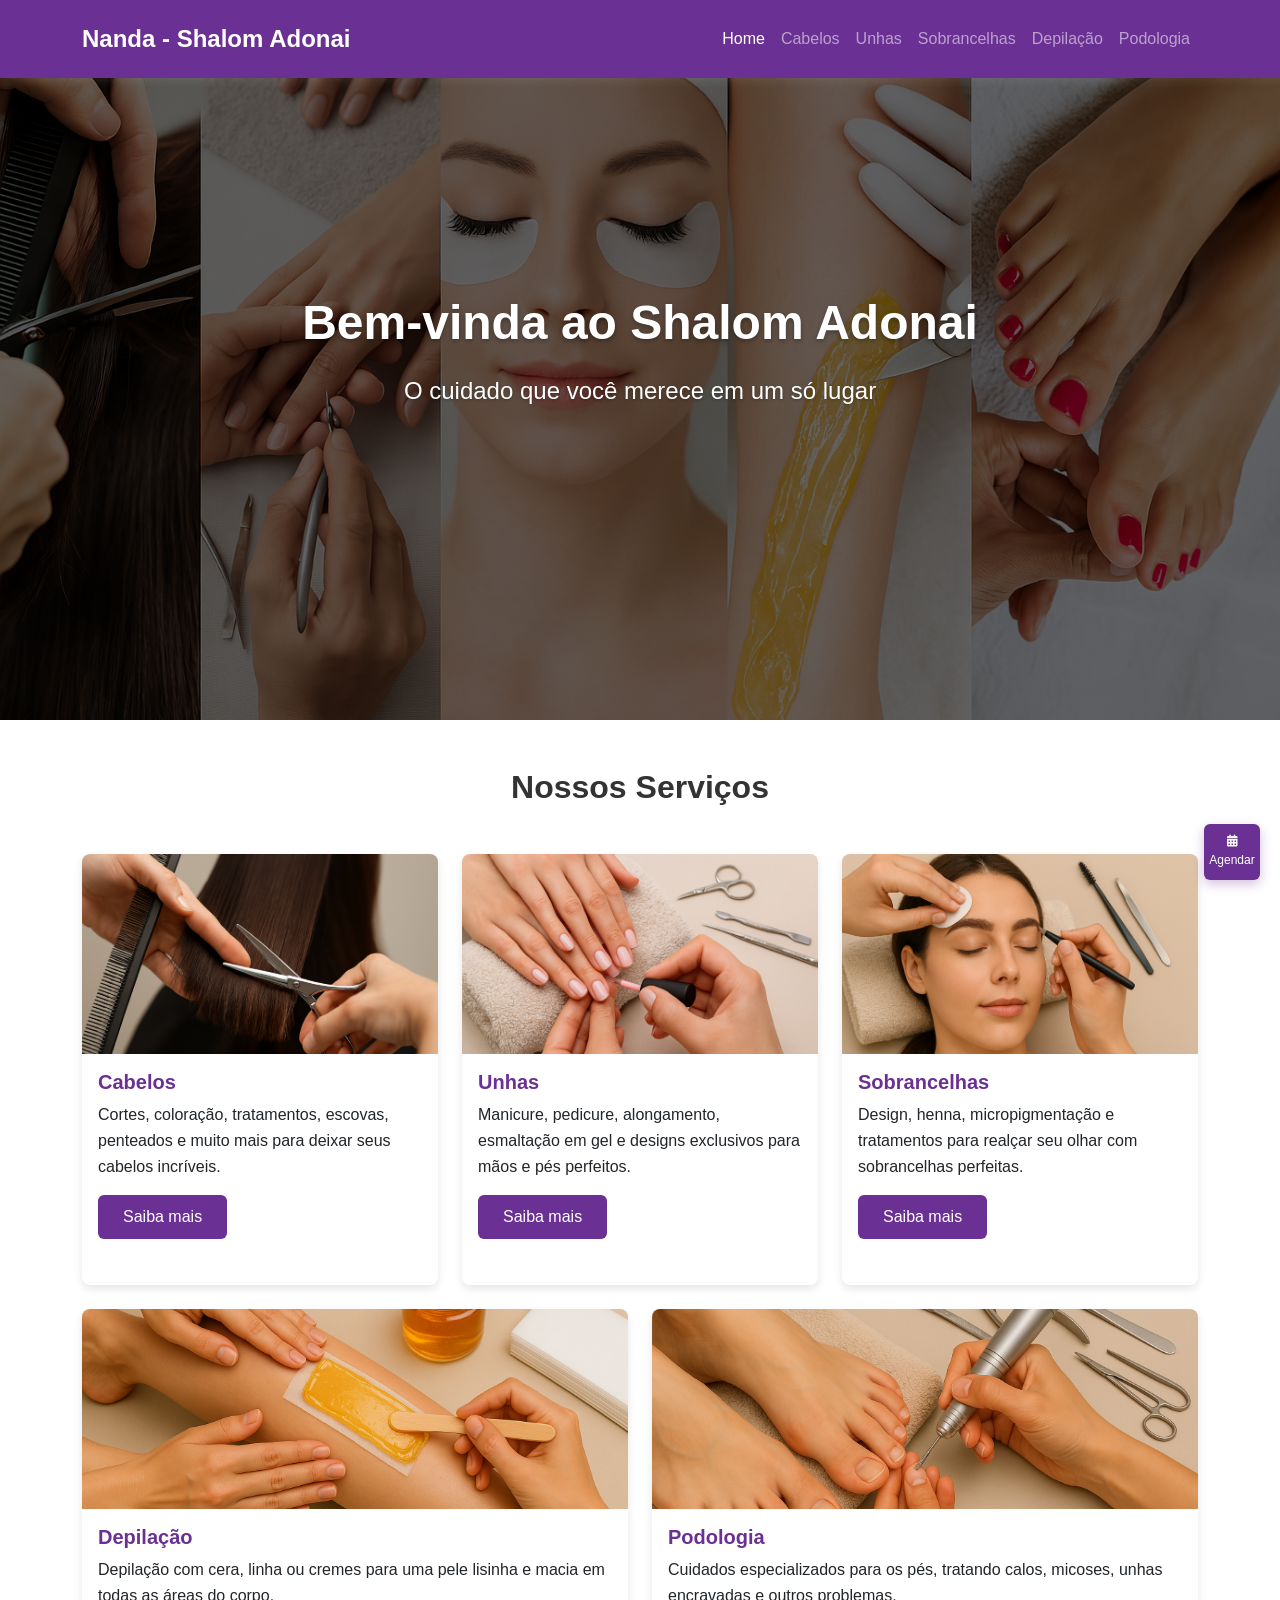
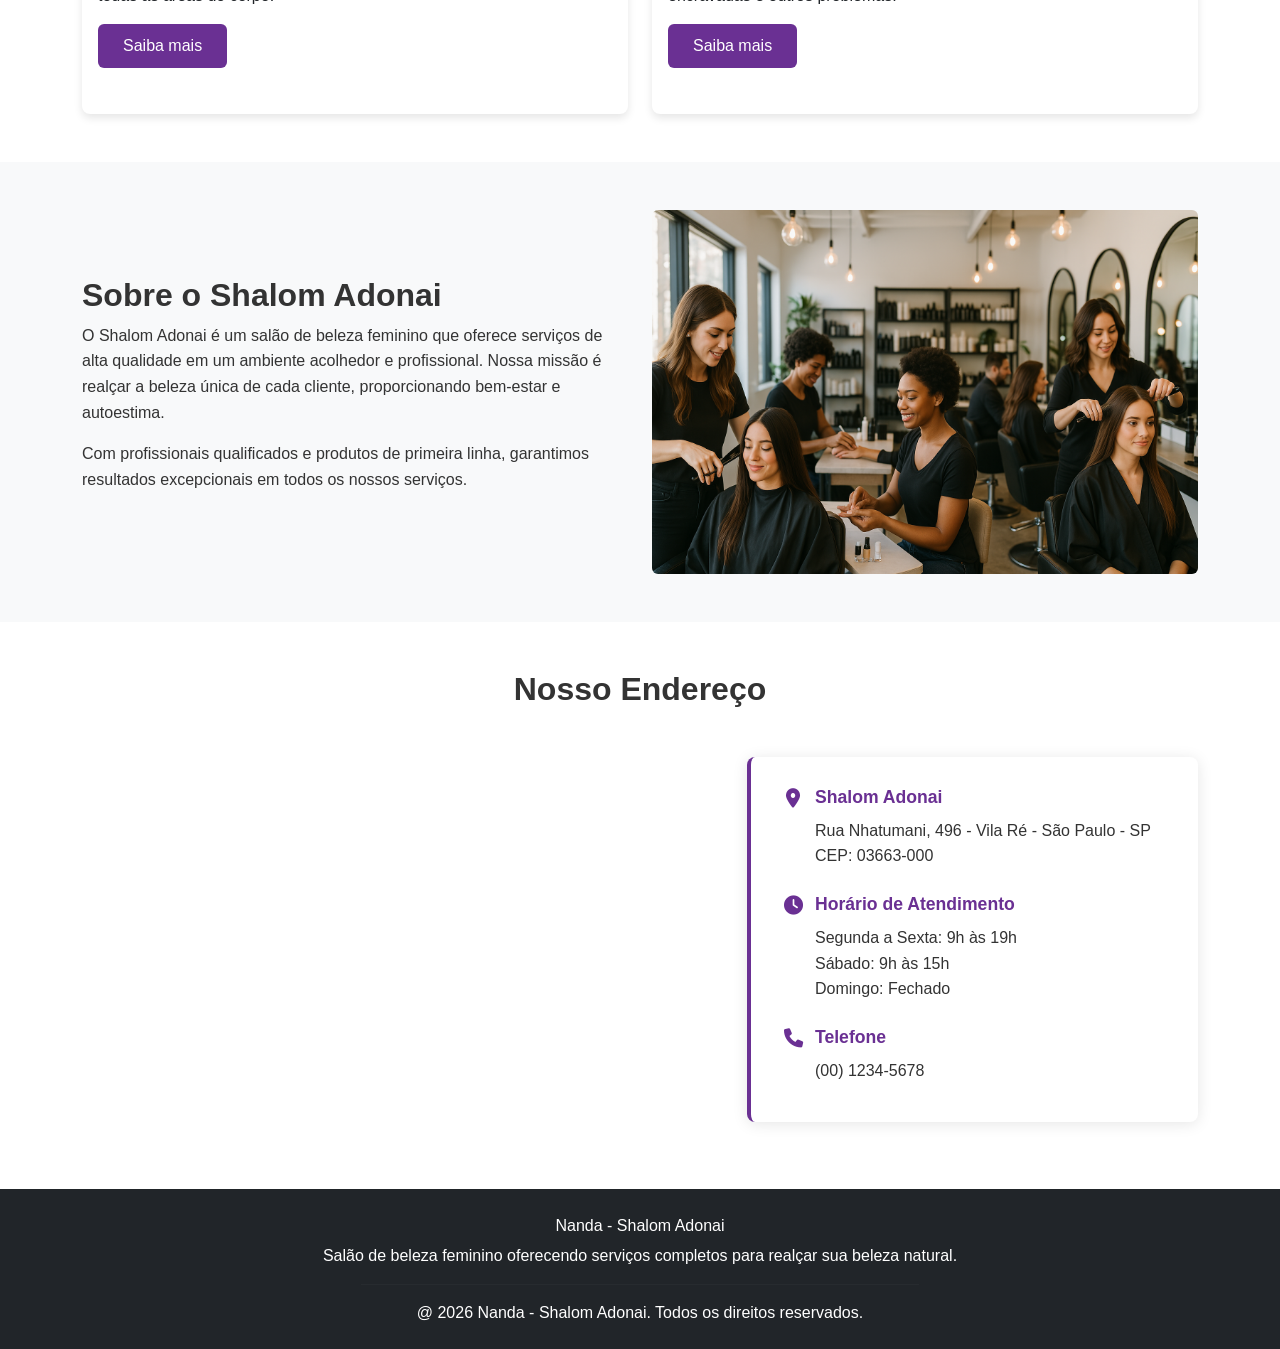
==== index.html @ 3c605d41 "estetica" ====
<!DOCTYPE html>
<html lang="pt-br">

<head>
    <meta charset="UTF-8">
    <meta name="viewport" content="width=device-width, initial-scale=1.0">
    <title>Nanda - Shalom Adonai | Salão de Beleza</title>
    <link rel="icon" href="assets/img/favicon.ico" type="image/x-icon">
    <!-- Bootstrap link CSS -->
    <link rel="stylesheet" href="bootstrap/css/bootstrap.min.css">
    <link rel="stylesheet" href="https://cdnjs.cloudflare.com/ajax/libs/font-awesome/6.0.0/css/all.min.css">
    <link rel="stylesheet" href="assets/css/style.css">
</head>

<body>

    <!-- Navbar -->
    <nav class="navbar navbar-expand-lg navbar-dark bg-purple fixed-top">
        <div class="container">
            <a class="navbar-brand" href="index.html">Nanda - Shalom Adonai</a>
            <button class="navbar-toggler" type="button" data-bs-toggle="collapse" data-bs-target="#navbarNav"
                aria-controls="navbarNav" aria-expanded="false" aria-label="Toggle navigation">
                <span class="navbar-toggler-icon"></span>
            </button>
            <div class="collapse navbar-collapse" id="navbarNav">
                <ul class="navbar-nav ms-auto">
                    <li class="nav-item">
                        <a class="nav-link active" href="index.html">Home</a>
                    </li>
                    <li class="nav-item">
                        <a class="nav-link" href="pages/cabelos.html">Cabelos</a>
                    </li>
                    <li class="nav-item">
                        <a class="nav-link" href="pages/unhas.html">Unhas</a>
                    </li>
                    <li class="nav-item">
                        <a class="nav-link" href="pages/sobrancelhas.html">Sobrancelhas</a>
                    </li>
                    <li class="nav-item">
                        <a class="nav-link" href="pages/depilacao.html">Depilação</a>
                    </li>
                    <li class="nav-item">
                        <a class="nav-link" href="pages/podologia.html">Podologia</a>
                    </li>
                </ul>
            </div>
        </div>
    </nav>

    <!-- Hero Section -->
    <header class="hero-section">
        <img src="assets/img/background.png" alt="Fundo do salão de beleza" class="hero-background-img">
        <div class="container h-100">
            <div class="row h-100 align-items-center">
                <div class="col-12 text-center">
                    <h1 class="display-4 text-white">Bem-vinda ao Shalom Adonai</h1>
                    <p class="lead text-white">O cuidado que você merece em um só lugar</p>
                </div>
            </div>
        </div>
    </header>

    <!-- Serviços Section -->
    <section id="servicos" class="py-5">
        <div class="container">
            <h2 class="text-center mb-5">Nossos Serviços</h2>
            <div class="row g-4">

                <!-- Cabelos -->
                <div class="col-md-4">
                    <div class="card h-100">
                        <img src="assets/img/cabelos.jpg" class="card-img-top" alt="Serviços de Cabelo">
                        <div class="card-body">
                            <h5 class="card-title">Cabelos</h5>
                            <p class="card-text">Cortes, coloração, tratamentos, escovas, penteados e muito mais para
                                deixar seus cabelos incríveis.</p>
                            <a href="pages/cabelos.html" class="btn btn-purple">Saiba mais</a>
                        </div>
                    </div>
                </div>

                <!-- Unhas -->
                <div class="col-md-4">
                    <div class="card h-100">
                        <img src="assets/img/unhas.jpg" class="card-img-top" alt="Serviços de Unhas">
                        <div class="card-body">
                            <h5 class="card-title">Unhas</h5>
                            <p class="card-text">Manicure, pedicure, alongamento, esmaltação em gel e designs exclusivos
                                para mãos e pés perfeitos.</p>
                            <a href="pages/unhas.html" class="btn btn-purple">Saiba mais</a>
                        </div>
                    </div>
                </div>

                <!-- Sobrancelhas -->
                <div class="col-md-4">
                    <div class="card h-100">
                        <img src="assets/img/sobrancelhas.jpg" class="card-img-top" alt="Design de Sobrancelhas">
                        <div class="card-body">
                            <h5 class="card-title">Sobrancelhas</h5>
                            <p class="card-text">Design, henna, micropigmentação e tratamentos para realçar seu olhar
                                com sobrancelhas perfeitas.</p>
                            <a href="pages/sobrancelhas.html" class="btn btn-purple">Saiba mais</a>
                        </div>
                    </div>
                </div>

                <!-- Depilação -->
                <div class="col-md-6 mt-4">
                    <div class="card h-100">
                        <img src="assets/img/depilacao.jpg" class="card-img-top" alt="Depilação">
                        <div class="card-body">
                            <h5 class="card-title">Depilação</h5>
                            <p class="card-text">Depilação com cera, linha ou cremes para uma pele lisinha e macia em
                                todas as áreas do corpo.</p>
                            <a href="pages/depilacao.html" class="btn btn-purple">Saiba mais</a>
                        </div>
                    </div>
                </div>

                <!-- Podologia -->
                <div class="col-md-6 mt-4">
                    <div class="card h-100">
                        <img src="assets/img/podologia.jpg" class="card-img-top" alt="Podologia">
                        <div class="card-body">
                            <h5 class="card-title">Podologia</h5>
                            <p class="card-text">Cuidados especializados para os pés, tratando calos, micoses, unhas
                                encravadas e outros problemas.</p>
                            <a href="pages/podologia.html" class="btn btn-purple">Saiba mais</a>
                        </div>
                    </div>
                </div>
            </div>
        </div>
    </section>

    <!-- Sobre Nós -->
    <section class="py-5 bg-light">
        <div class="container">
            <div class="row align-items-center">
                <div class="col-lg-6">
                    <h2>Sobre o Shalom Adonai</h2>
                    <p>O Shalom Adonai é um salão de beleza feminino que oferece serviços de alta qualidade em um
                        ambiente acolhedor e profissional. Nossa missão é realçar a beleza única de cada cliente,
                        proporcionando bem-estar e autoestima.</p>
                    <p>Com profissionais qualificados e produtos de primeira linha, garantimos resultados excepcionais
                        em todos os nossos serviços.</p>
                </div>
                <div class="col-lg-6">
                    <img src="assets/img/salao.jpg" alt="Salão de Beleza" class="img-fluid rounded">
                </div>
            </div>
        </div>
    </section>

    <!-- Seção de Contato Atualizada -->
    <section class="contact-section py-5">
        <div class="container">
            <h2 class="text-center mb-5">Nosso Endereço</h2>
            <div class="row">
                <div class="col-lg-7 col-md-6 mb-4">
                    <div class="ratio ratio-16x9">
                        <iframe
                            src="https://www.google.com/maps/embed?pb=!1m18!1m12!1m3!1d3658.18563588329!2d-46.50304562447262!3d-23.52582476028797!2m3!1f0!2f0!3f0!3m2!1i1024!2i768!4f13.1!3m3!1m2!1s0x94ce60b9c1722ad5%3A0x3be9dd2e8773e652!2sNanda%20shalom%20adonai!5e0!3m2!1spt-PT!2sbr!4v1743808545542!5m2!1spt-PT!2sbr"
                            allowfullscreen loading="lazy" referrerpolicy="no-referrer-when-downgrade">
                        </iframe>
                    </div>
                </div>

                <div class="col-lg-5 col-md-6">
                    <div class="contact-box">
                        <div class="contact-item">
                            <h4><i class="fas fa-map-marker-alt"></i> Shalom Adonai</h4>
                            <p>Rua Nhatumani, 496 - Vila Ré - São Paulo - SP<br>CEP: 03663-000</p>
                        </div>

                        <div class="contact-item">
                            <h4><i class="fas fa-clock"></i> Horário de Atendimento</h4>
                            <p>Segunda a Sexta: 9h às 19h<br>Sábado: 9h às 15h<br>Domingo: Fechado</p>
                        </div>

                        <div class="contact-item">
                            <h4><i class="fas fa-phone"></i> Telefone</h4>
                            <p>(00) 1234-5678</p>
                        </div>
                    </div>
                </div>
            </div>
        </div>
    </section>

    <!-- Botão Flutuante -->
    <a href="pages/agendamento.html" class="btn btn-purple btn-agendar-flutuante pulse" title="Agendar Horário">
        <div>
            <i class="fas fa-calendar-alt d-block mb-1"></i>
            Agendar
        </div>
    </a>

    <footer class="bg-dark text-white py-4">
        <div class="container text-center">
            <div class="row">
                <div class="col-12"> <!-- Use col-12 para ocupar toda a largura -->
                    <p class="mb-1">Nanda - Shalom Adonai</p>
                    <p class="mb-1">Salão de beleza feminino oferecendo serviços completos para realçar sua beleza
                        natural.</p>
                    <hr>
                    <p class="mb-0">@ <span id="copyrightYear"></span> Nanda - Shalom Adonai. Todos os direitos
                        reservados.</p>
                </div>
            </div>
        </div>
    </footer>

    <!-- Scripts JS -->
    <script src="assets/js/jquery.min.js"></script>
    <script src="assets/js/popper.min.js"></script>
    <script src="bootstrap/js/bootstrap.min.js"></script>
    <script src="assets/js/scripts.js"></script>
</body>

</html>
---- assets/css/style.css ----
/* ================ VARIÁVEIS ================ */
:root {
    --purple: #6a3093;
    --light-purple: #a044ff;
    --dark-purple: #4a1c6b;
    --white: #ffffff;
    --light-gray: #f8f9fa;
    --dark-gray: #343a40;
    --text-color: #333333;
}

/* ================ ESTILOS GERAIS ================ */
body {
    font-family: 'Arial', sans-serif;
    color: var(--text-color);
    padding-top: 56px;
    /* Compensar navbar fixa */
    margin: 0;
    line-height: 1.6;
}

section {
    padding: 80px 0;
}

h1,
h2,
h3,
h4,
h5,
h6 {
    font-weight: 600;
}

/* ================ NAVBAR ================ */
.navbar {
    background-color: var(--purple) !important;
    box-shadow: 0 2px 10px rgba(255, 255, 255, 0.1);
    padding: 15px 0;
    transition: all 0.3s ease;
}

.navbar-brand {
    font-weight: 700;
    font-size: 1.5rem;
}

.nav-link {
    font-weight: 500;
    padding: 8px 15px;
    transition: all 0.3s ease;
}

.nav-link:hover {
    text-decoration: underline;
    opacity: 0.8;
}

/* ================ HERO SECTION ================ */

/* Seção Hero com imagem de fundo */
.hero-section {
    background: linear-gradient(rgba(0, 0, 0, 0.6), rgba(0, 0, 0, 0.6)), no-repeat center center;
    position: relative;
    height: 100vh; /* ou ajuste conforme necessário */
    overflow: hidden;
    background-size: cover;
    height: 80vh;
    display: flex;
    align-items: center;
    text-align: center;
    color: var(--white);
    margin-top: -56px;
    /* Compensar navbar fixa */
}

.hero-background-img {
    position: absolute;
    top: 0;
    left: 0;
    width: 100%;
    height: 100%;
    object-fit: cover;
    z-index: -1;
}

/* Se quiser um overlay escuro (como no linear-gradient) */
.hero-section::before {
    content: '';
    position: absolute;
    top: 0;
    left: 0;
    width: 100%;
    height: 100%;
    background: rgba(0, 0, 0, 0.6);
    z-index: -1;
}

.hero-section h1 {
    font-size: 3rem;
    font-weight: 700;
    text-shadow: 0 2px 4px rgba(0, 0, 0, 0.3);
    margin-bottom: 20px;
}

.hero-section p.lead {
    font-size: 1.5rem;
    text-shadow: 0 1px 3px rgba(0, 0, 0, 0.3);
}

/* ================ SERVIÇOS ================ */
#servicos .card {
    transition: transform 0.3s ease, box-shadow 0.3s ease;
    border: none;
    box-shadow: 0 4px 8px rgba(0, 0, 0, 0.1);
    border-radius: 8px;
    overflow: hidden;
    margin-bottom: 30px;
}

#servicos .card:hover {
    transform: translateY(-10px);
    box-shadow: 0 10px 20px rgba(0, 0, 0, 0.15);
}

#servicos .card-img-top {
    height: 200px;
    object-fit: cover;
}

#servicos .card-title {
    color: var(--purple);
    font-weight: 600;
}

/* ================ SOBRE NÓS ================ */
.bg-light {
    background-color: var(--light-gray) !important;
}

/* ================ SEÇÃO DE CONTATO ================ */
.contact-section {
    background-color: var(--white);
}

.contact-box {
    background-color: var(--white);
    border-radius: 8px;
    box-shadow: 0 2px 15px rgba(0, 0, 0, 0.1);
    padding: 30px;
    border-left: 4px solid var(--purple);
    height: 95%;
}

.contact-item {
    margin-bottom: 25px;
}

.contact-item:last-child {
    margin-bottom: 0;
}

.contact-item h4 {
    color: var(--purple);
    margin-bottom: 10px;
    display: flex;
    align-items: center;
    font-size: 1.1rem;
}

.contact-item i {
    margin-right: 10px;
    font-size: 1.2rem;
    width: 24px;
    text-align: center;
}

.contact-item p {
    color: var(--text-color);
    line-height: 1.6;
    margin-left: 34px;
    /* Alinhar com o ícone */
}

/* MAPA */
.map-ratio {
    position: relative;
    padding-bottom: 75%;
    height: 0;
    overflow: hidden;
    border-radius: 8px;
    box-shadow: 0 2px 15px rgba(0, 0, 0, 0.1);
    border: 3px solid var(--purple);
}

.map-ratio iframe {
    position: absolute;
    top: 0;
    left: 0;
    width: 100%;
    height: 100%;
    border: none;
}

/* ================ BOTÃO FLUTUANTE ================ */
.btn-agendar-flutuante {
    position: fixed;
    bottom: 30px;
    right: 30px;
    z-index: 1000;
    width: 80px;
    height: 60px;
    font-size: 14px;
    font-weight: bold;
    box-shadow: 0 4px 12px rgba(106, 48, 147, 0.3);
    display: flex;
    flex-direction: column;
    align-items: center;
    justify-content: center;
    text-align: center;
    transition: all 0.3s ease;
}

.btn-agendar-flutuante:hover {
    transform: scale(1.1);
    box-shadow: 0 6px 16px rgba(106, 48, 147, 0.4);
}

.btn-agendar-flutuante i {
    margin-bottom: 2px;
}

.pulse {
    animation: pulse 2s infinite;
}

@keyframes pulse {
    0% {
        transform: scale(1);
    }

    50% {
        transform: scale(1.1);
    }

    100% {
        transform: scale(1);
    }
}

/* ================ FOOTER ================ */
footer {
    background-color: var(--dark-gray);
    color: var(--white);
    padding: 40px 0;
}

footer p {
    margin-bottom: 0.5rem;
    line-height: 1.6;
}

footer hr {
    border-color: rgba(255, 255, 255, 0.1);
    margin: 15px auto;
    width: 50%;
}

/* ================ BOTÕES ================ */
.btn-purple {
    background-color: var(--purple);
    color: var(--white);
    border: none;
    padding: 10px 25px;
    transition: all 0.3s ease;
    font-weight: 500;
}

.btn-purple:hover {
    background-color: var(--light-purple);
    color: var(--white);
    transform: translateY(-3px);
    box-shadow: 0 4px 12px rgba(106, 48, 147, 0.3);
}

/* ================ RESPONSIVIDADE ================ */
@media (max-width: 992px) {
    section {
        padding: 60px 0;
    }

    .hero-section {
        height: 60vh;
    }

    .hero-section h1 {
        font-size: 2.5rem;
    }
}

/* Ajustes específicos para mobile */
@media (max-width: 768px) {
    .hero-section {


        min-height: calc(100vh - 56px);
        /* Ajusta a altura */
    }

    .hero-section h1 {
        font-size: 2rem;
        /* Reduz o tamanho do título */
        margin-top: 0;
    }

    .hero-section p.lead {
        font-size: 1.2rem;
        /* Reduz o tamanho do subtítulo */
    }
}

.contact-box {
    margin-top: 0px;
}

.btn-agendar-flutuante {
    bottom: 20px;
    right: 20px;
    width: 56px;
    height: 56px;
    font-size: 12px;
}

@media (max-width: 576px) {
    section {
        padding: 50px 0;
    }

    .hero-section {
        height: 40vh;
    }

    .hero-section h1 {
        font-size: 1.8rem;
    }

    footer p {
        font-size: 0.9rem;
    }
}
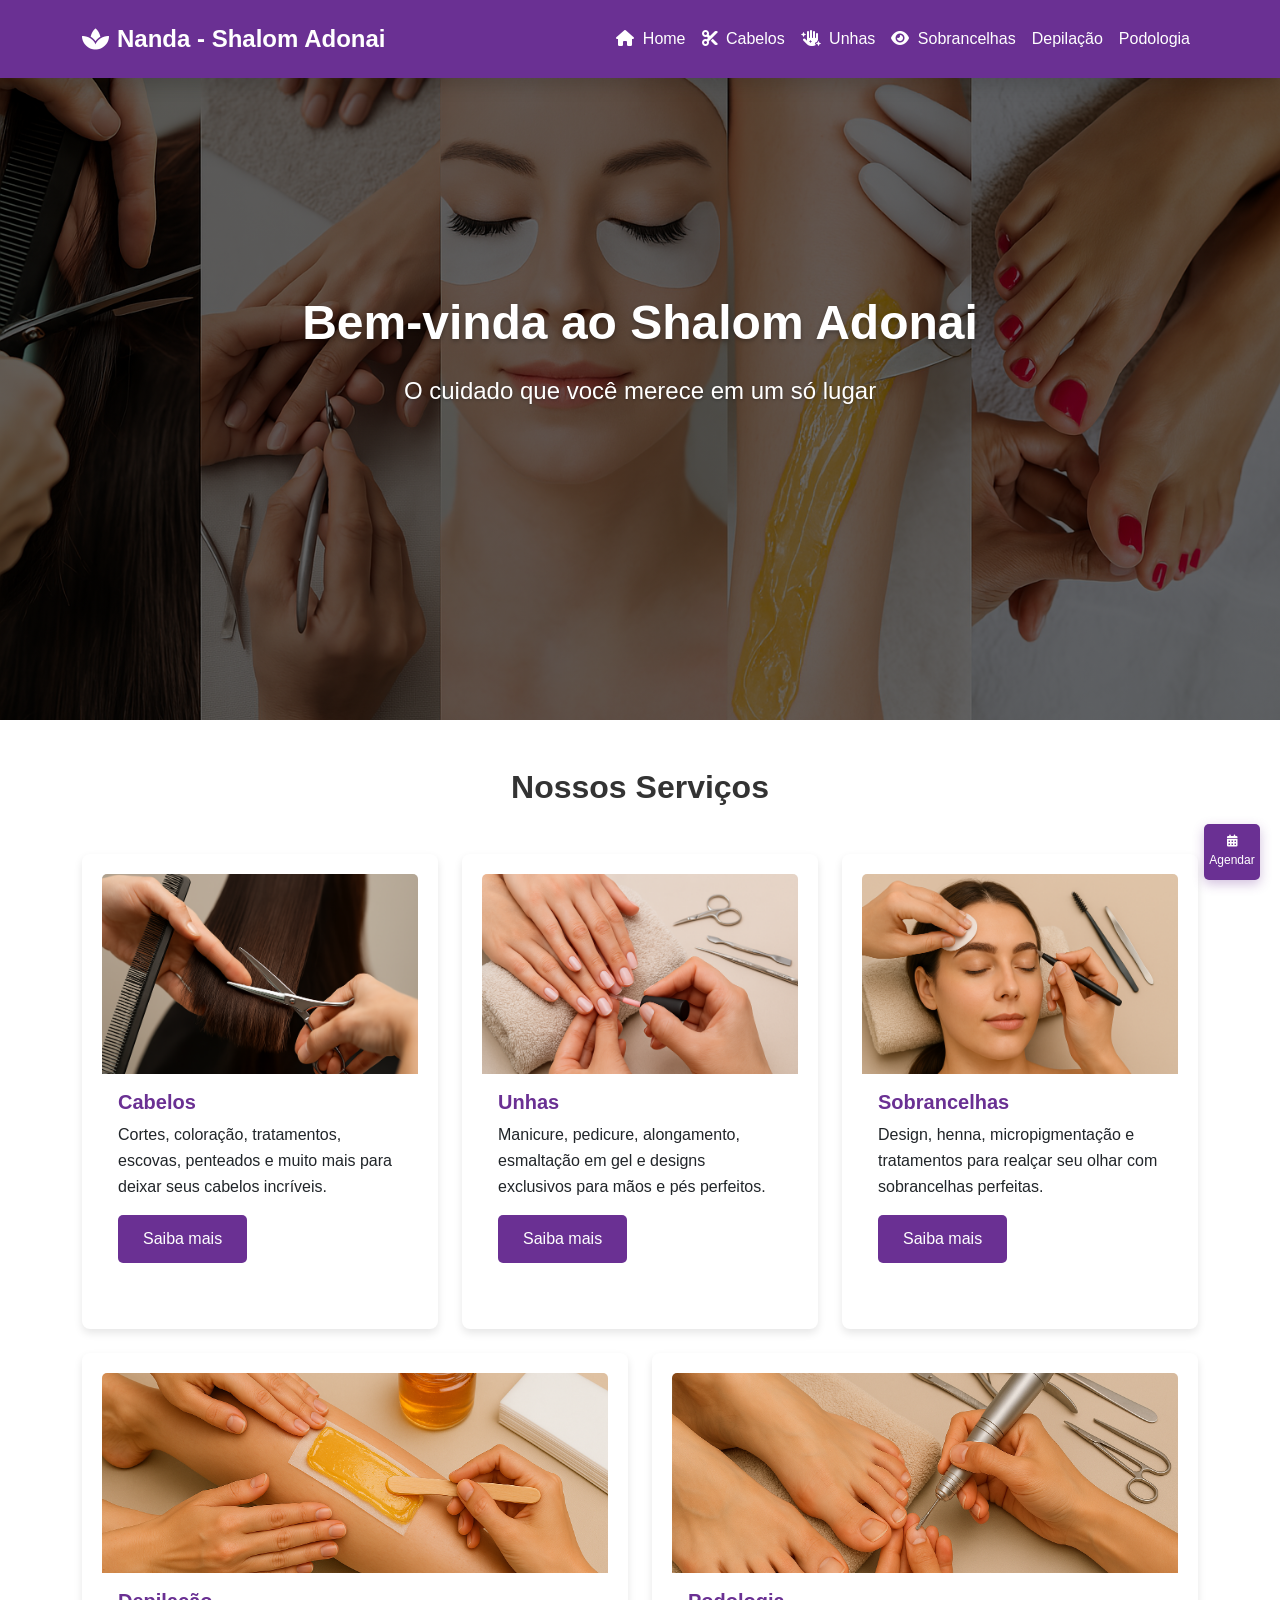
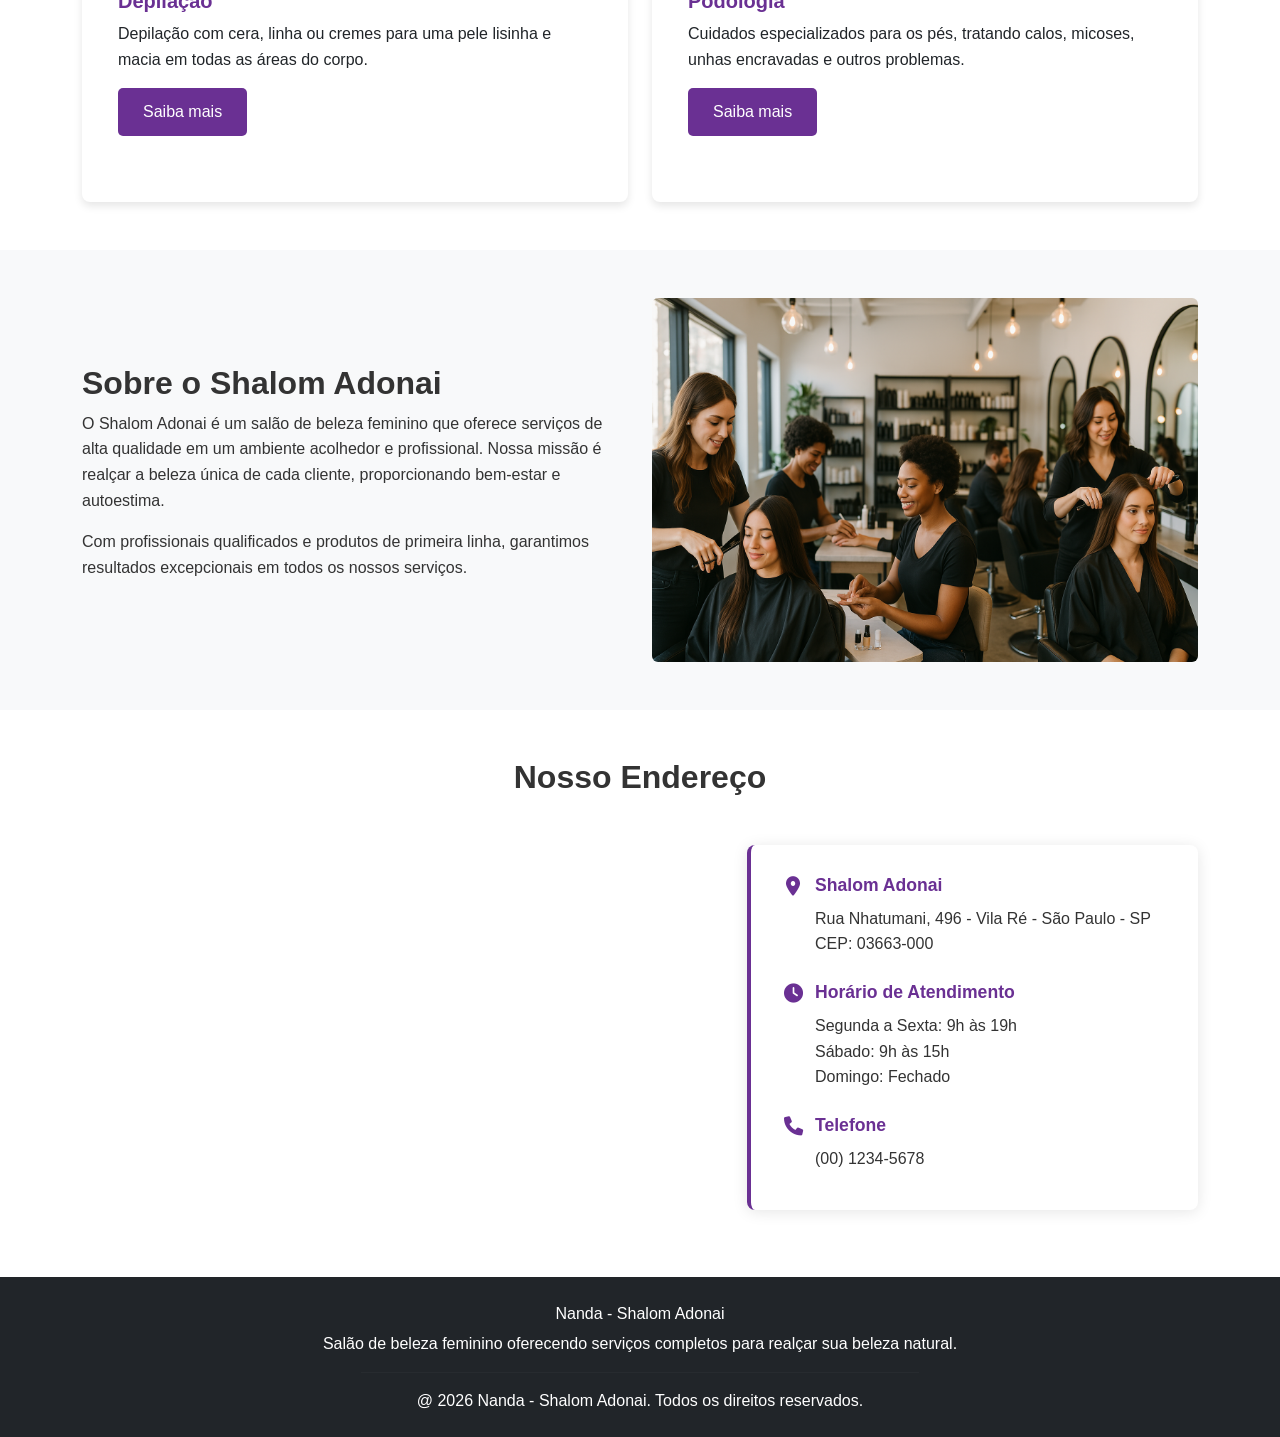
==== commit 21aaf4f8: "estetica" ====
--- a/index.html
+++ b/index.html
@@ -1,10 +1,10 @@
 <!DOCTYPE html>
-<html lang="pt-br">
+<html lang="pt-BR">
 
 <head>
     <meta charset="UTF-8">
     <meta name="viewport" content="width=device-width, initial-scale=1.0">
-    <title>Nanda - Shalom Adonai | Salão de Beleza</title>
+    <title>Home | Nanda - Shalom Adonai</title>
     <link rel="icon" href="assets/img/favicon.ico" type="image/x-icon">
     <!-- Bootstrap link CSS -->
     <link rel="stylesheet" href="bootstrap/css/bootstrap.min.css">
@@ -13,28 +13,29 @@
 </head>
 
 <body>
-
     <!-- Navbar -->
-    <nav class="navbar navbar-expand-lg navbar-dark bg-purple fixed-top">
-        <div class="container">
-            <a class="navbar-brand" href="index.html">Nanda - Shalom Adonai</a>
-            <button class="navbar-toggler" type="button" data-bs-toggle="collapse" data-bs-target="#navbarNav"
-                aria-controls="navbarNav" aria-expanded="false" aria-label="Toggle navigation">
+    <nav class="navbar navbar-expand-lg navbar-dark bg-purple fixed-top shadow">
+        <div class="container">
+            <a class="navbar-brand fw-bold" href="index.html">
+                <i class="fas fa-spa me-2"></i> Nanda - Shalom Adonai
+            </a>
+            <button class="navbar-toggler" type="button" data-bs-toggle="collapse" data-bs-target="#navbarNav">
                 <span class="navbar-toggler-icon"></span>
             </button>
             <div class="collapse navbar-collapse" id="navbarNav">
                 <ul class="navbar-nav ms-auto">
                     <li class="nav-item">
-                        <a class="nav-link active" href="index.html">Home</a>
-                    </li>
-                    <li class="nav-item">
-                        <a class="nav-link" href="pages/cabelos.html">Cabelos</a>
-                    </li>
-                    <li class="nav-item">
-                        <a class="nav-link" href="pages/unhas.html">Unhas</a>
-                    </li>
-                    <li class="nav-item">
-                        <a class="nav-link" href="pages/sobrancelhas.html">Sobrancelhas</a>
+                        <a class="nav-link" href="index.html"><i class="fas fa-home me-1"></i> Home</a>
+                    </li>
+                    <li class="nav-item">
+                        <a class="nav-link" href="pages/cabelos.html"><i class="fas fa-cut me-1"></i> Cabelos</a>
+                    </li>
+                    <li class="nav-item">
+                        <a class="nav-link" href="pages/unhas.html"><i class="fas fa-hand-sparkles me-1"></i> Unhas</a>
+                    </li>
+                    <li class="nav-item">
+                        <a class="nav-link" href="pages/sobrancelhas.html"><i class="fas fa-eye me-1"></i>
+                            Sobrancelhas</a>
                     </li>
                     <li class="nav-item">
                         <a class="nav-link" href="pages/depilacao.html">Depilação</a>
--- a/assets/css/style.css
+++ b/assets/css/style.css
@@ -14,7 +14,6 @@
     font-family: 'Arial', sans-serif;
     color: var(--text-color);
     padding-top: 56px;
-    /* Compensar navbar fixa */
     margin: 0;
     line-height: 1.6;
 }
@@ -32,6 +31,10 @@
     font-weight: 600;
 }
 
+.text-purple {
+    color: var(--purple) !important;
+}
+
 /* ================ NAVBAR ================ */
 .navbar {
     background-color: var(--purple) !important;
@@ -43,11 +46,19 @@
 .navbar-brand {
     font-weight: 700;
     font-size: 1.5rem;
+    display: flex;
+    align-items: center;
+}
+
+.navbar-brand i {
+    font-size: 1.5rem;
+    color: var(--white);
 }
 
 .nav-link {
     font-weight: 500;
     padding: 8px 15px;
+    color: var(--white) !important;
     transition: all 0.3s ease;
 }
 
@@ -56,16 +67,21 @@
     opacity: 0.8;
 }
 
+.nav-link.active {
+    font-weight: 700;
+}
+
+.bg-purple {
+    background-color: var(--purple) !important;
+}
+
 /* ================ HERO SECTION ================ */
-
-/* Seção Hero com imagem de fundo */
 .hero-section {
     background: linear-gradient(rgba(0, 0, 0, 0.6), rgba(0, 0, 0, 0.6)), no-repeat center center;
     position: relative;
-    height: 100vh; /* ou ajuste conforme necessário */
+    height: 80vh;
     overflow: hidden;
     background-size: cover;
-    height: 80vh;
     display: flex;
     align-items: center;
     text-align: center;
@@ -84,7 +100,6 @@
     z-index: -1;
 }
 
-/* Se quiser um overlay escuro (como no linear-gradient) */
 .hero-section::before {
     content: '';
     position: absolute;
@@ -106,6 +121,145 @@
 .hero-section p.lead {
     font-size: 1.5rem;
     text-shadow: 0 1px 3px rgba(0, 0, 0, 0.3);
+}
+
+/* ================ FORMULÁRIO DE AGENDAMENTO ================ */
+main {
+    padding-bottom: 80px;
+}
+
+.card {
+    border: none;
+    border-radius: 8px;
+    box-shadow: 0 4px 8px rgba(0, 0, 0, 0.1);
+    padding: 20px !important;
+}
+
+.form-label {
+    font-weight: 500;
+    color: var(--text-color);
+    font-size: 1rem;
+}
+
+.form-label i {
+    color: var(--purple);
+    margin-right: 8px;
+}
+
+.form-control,
+.form-select {
+    border-radius: 5px;
+    border: 1px solid #ced4da;
+    padding: 10px;
+    background-color: var(--light-gray);
+    font-size: 0.9rem;
+}
+
+.form-select {
+    appearance: none;
+    -webkit-appearance: none;
+    -moz-appearance: none;
+    background-image: url('data:image/svg+xml;utf8,<svg xmlns="http://www.w3.org/2000/svg" width="16" height="16" fill="gray" viewBox="0 0 16 16"><path d="M8 12l-4-4h8l-4 4z"/></svg>');
+    background-repeat: no-repeat;
+    background-position: right 10px center;
+    background-size: 12px;
+}
+
+.form-check-label {
+    font-size: 0.9rem;
+    color: var(--text-color);
+}
+
+.form-check-input {
+    margin-top: 0.2rem;
+}
+
+.form-check-input:checked {
+    background-color: var(--purple);
+    border-color: var(--purple);
+}
+
+h6 {
+    font-size: 1rem;
+    font-weight: 600;
+    margin-bottom: 10px;
+    margin-top: 15px;
+    color: var(--text-color);
+}
+
+/* Ajuste para o layout de data e horário */
+.mb-3 .row {
+    align-items: center;
+}
+
+/* Estilização do input de data */
+input[type="date"]::-webkit-calendar-picker-indicator {
+    filter: invert(0.5);
+}
+
+/* Estilização dos serviços */
+.servico-categoria {
+    border-left: 4px solid var(--purple);
+    transition: all 0.3s;
+}
+
+.servico-categoria:hover {
+    background-color: #f8f9fa;
+    transform: translateX(5px);
+}
+
+/* ================ SEÇÃO DE INFORMAÇÕES IMPORTANTES ================ */
+.list-group-item {
+    border: none;
+    padding: 10px 0;
+    font-size: 0.9rem;
+    line-height: 1.8;
+}
+
+.list-group-item i {
+    color: var(--purple);
+    margin-right: 8px;
+}
+
+.list-group-item strong {
+    font-weight: 600;
+}
+
+.badge {
+    font-size: 0.8rem;
+    padding: 5px 10px;
+    border-radius: 20px;
+    background-color: var(--purple) !important;
+    color: var(--white);
+}
+
+.list-group-item a {
+    color: var(--purple);
+    text-decoration: none;
+}
+
+.list-group-item a:hover {
+    text-decoration: underline;
+}
+
+/* Botões Outline Purple */
+.btn-outline-purple {
+    border-color: var(--purple);
+    color: var(--purple);
+}
+
+.btn-outline-purple:hover {
+    background-color: var(--purple);
+    color: var(--white);
+}
+
+/* Modal */
+.modal-header.bg-purple {
+    background-color: var(--purple);
+}
+
+.alert.bg-purple {
+    background-color: var(--purple) !important;
 }
 
 /* ================ SERVIÇOS ================ */
@@ -271,15 +425,17 @@
     background-color: var(--purple);
     color: var(--white);
     border: none;
-    padding: 10px 25px;
+    padding: 12px 25px;
     transition: all 0.3s ease;
     font-weight: 500;
+    border-radius: 5px;
+    font-size: 1rem;
 }
 
 .btn-purple:hover {
     background-color: var(--light-purple);
     color: var(--white);
-    transform: translateY(-3px);
+    transform: translateY(-2px);
     box-shadow: 0 4px 12px rgba(106, 48, 147, 0.3);
 }
 
@@ -296,13 +452,24 @@
     .hero-section h1 {
         font-size: 2.5rem;
     }
+
+    .navbar-nav {
+        text-align: center;
+    }
+
+    .nav-link {
+        padding: 10px 0;
+    }
+
+    .form-control,
+    .form-select {
+        font-size: 0.9rem;
+    }
 }
 
 /* Ajustes específicos para mobile */
 @media (max-width: 768px) {
     .hero-section {
-
-
         min-height: calc(100vh - 56px);
         /* Ajusta a altura */
     }
@@ -316,6 +483,15 @@
     .hero-section p.lead {
         font-size: 1.2rem;
         /* Reduz o tamanho do subtítulo */
+    }
+
+    .col-md-6 {
+        margin-bottom: 20px;
+    }
+
+    .btn-purple {
+        padding: 10px 20px;
+        font-size: 0.9rem;
     }
 }
 
@@ -347,4 +523,32 @@
     footer p {
         font-size: 0.9rem;
     }
+
+    h1 {
+        font-size: 1.8rem;
+    }
+
+    .form-label {
+        font-size: 0.9rem;
+    }
+
+    .form-control,
+    .form-select {
+        font-size: 0.85rem;
+        padding: 8px;
+    }
+
+    .list-group-item {
+        font-size: 0.85rem;
+    }
+
+    .badge {
+        font-size: 0.7rem;
+        padding: 4px 8px;
+    }
+
+    .btn-purple {
+        padding: 8px 15px;
+        font-size: 0.85rem;
+    }
 }
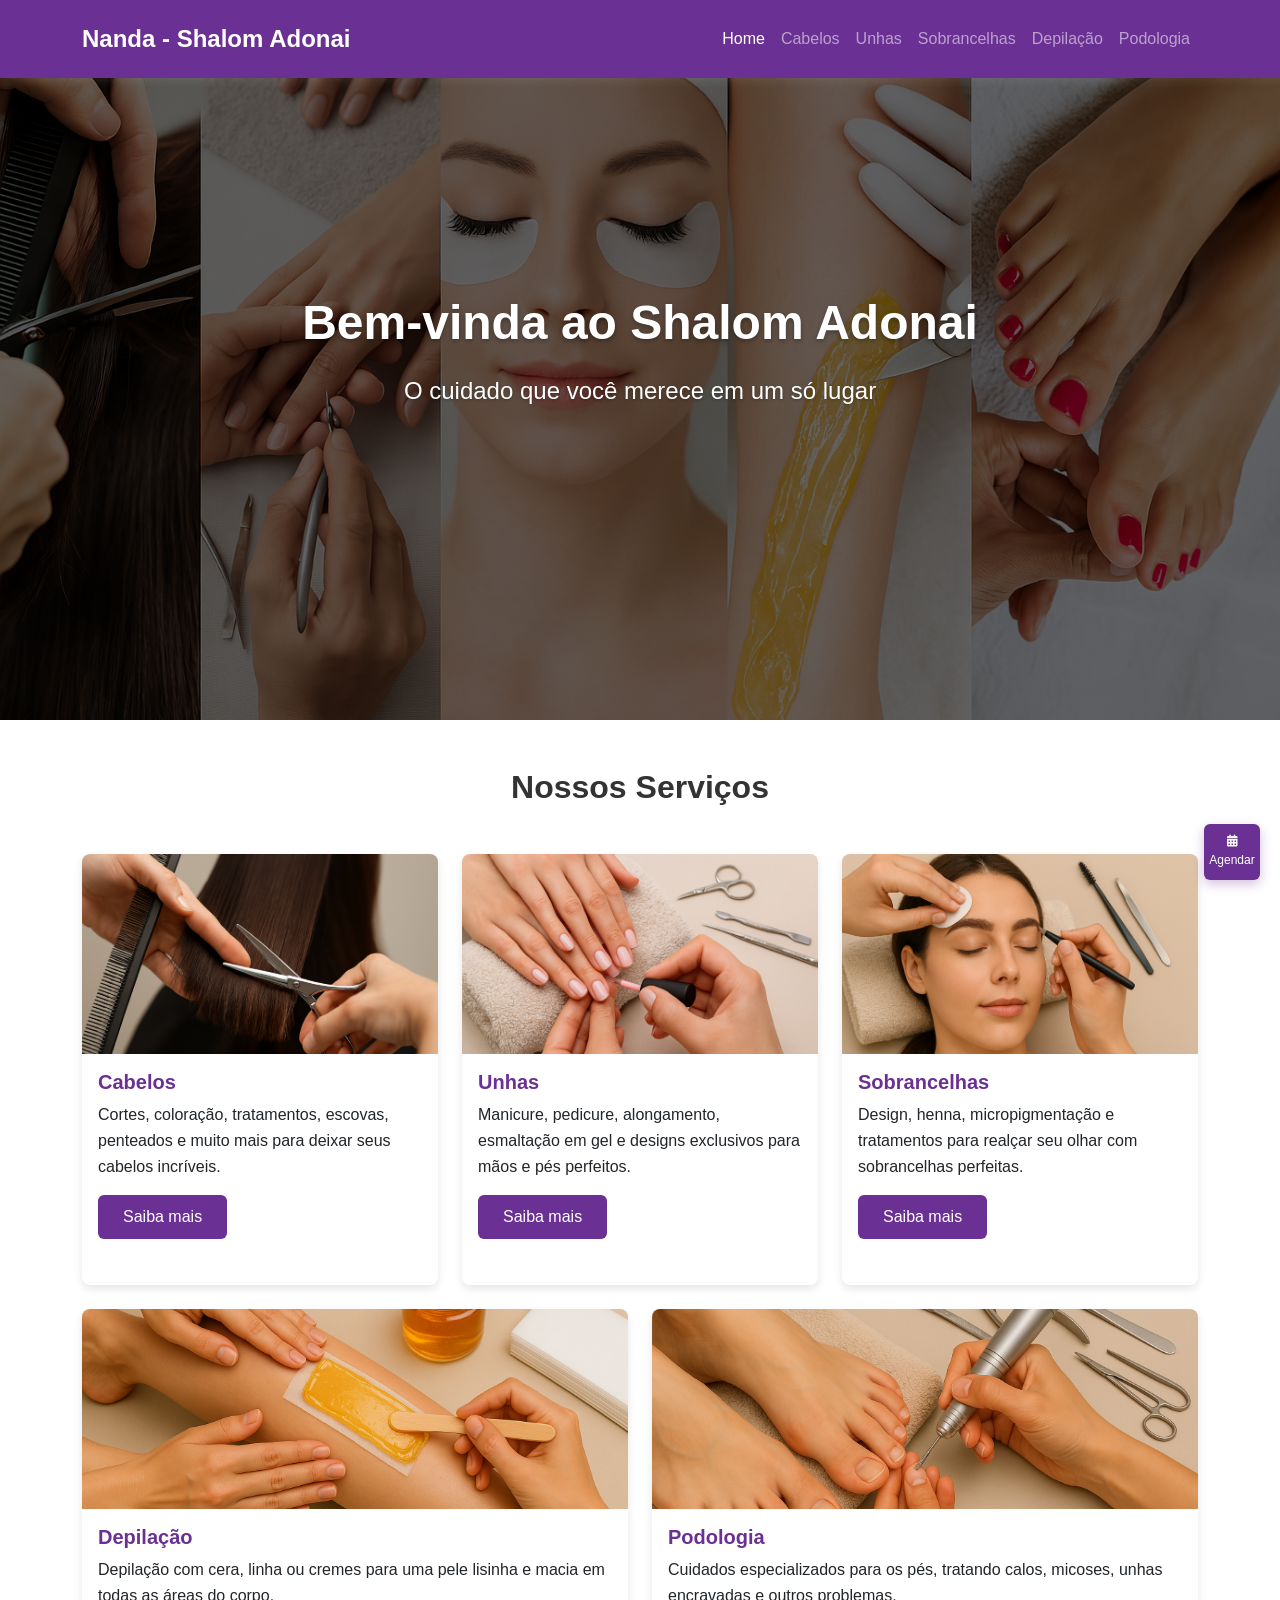
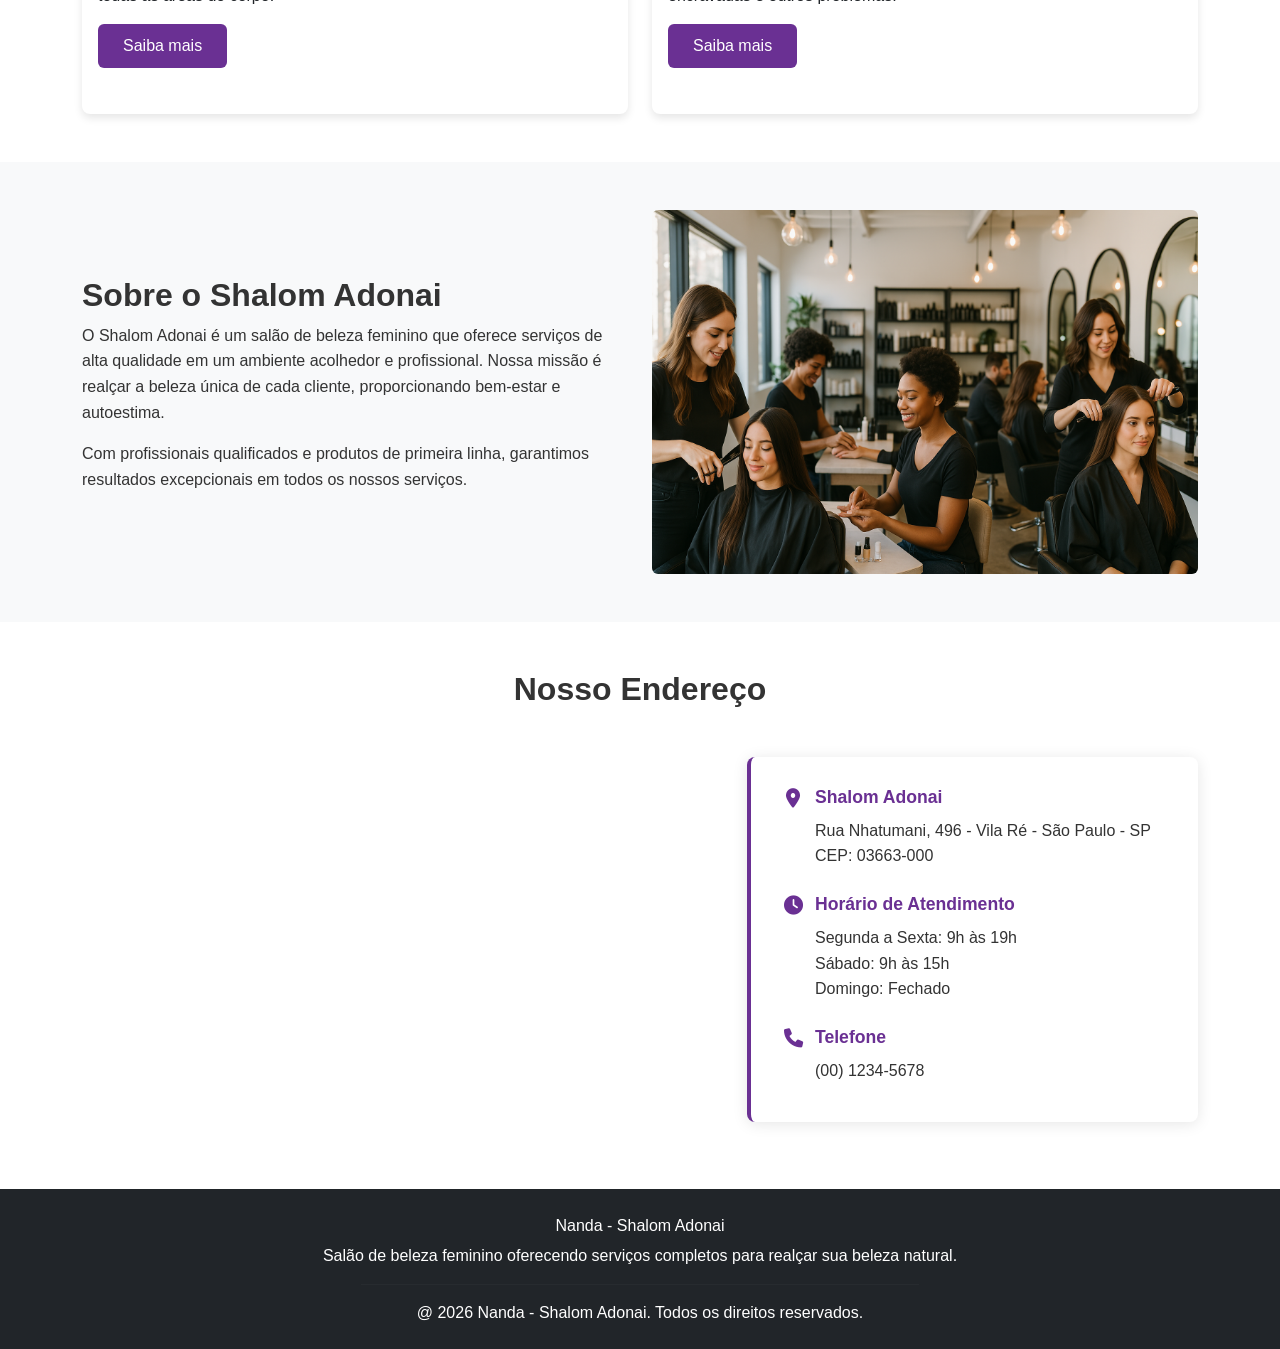
==== commit de597b2d: "inicio" ====
--- a/index.html
+++ b/index.html
@@ -1,10 +1,10 @@
 <!DOCTYPE html>
-<html lang="pt-BR">
+<html lang="pt-br">
 
 <head>
     <meta charset="UTF-8">
     <meta name="viewport" content="width=device-width, initial-scale=1.0">
-    <title>Home | Nanda - Shalom Adonai</title>
+    <title>Nanda - Shalom Adonai | Salão de Beleza</title>
     <link rel="icon" href="assets/img/favicon.ico" type="image/x-icon">
     <!-- Bootstrap link CSS -->
     <link rel="stylesheet" href="bootstrap/css/bootstrap.min.css">
@@ -13,29 +13,28 @@
 </head>
 
 <body>
+
     <!-- Navbar -->
-    <nav class="navbar navbar-expand-lg navbar-dark bg-purple fixed-top shadow">
-        <div class="container">
-            <a class="navbar-brand fw-bold" href="index.html">
-                <i class="fas fa-spa me-2"></i> Nanda - Shalom Adonai
-            </a>
-            <button class="navbar-toggler" type="button" data-bs-toggle="collapse" data-bs-target="#navbarNav">
+    <nav class="navbar navbar-expand-lg navbar-dark bg-purple fixed-top">
+        <div class="container">
+            <a class="navbar-brand" href="index.html">Nanda - Shalom Adonai</a>
+            <button class="navbar-toggler" type="button" data-bs-toggle="collapse" data-bs-target="#navbarNav"
+                aria-controls="navbarNav" aria-expanded="false" aria-label="Toggle navigation">
                 <span class="navbar-toggler-icon"></span>
             </button>
             <div class="collapse navbar-collapse" id="navbarNav">
                 <ul class="navbar-nav ms-auto">
                     <li class="nav-item">
-                        <a class="nav-link" href="index.html"><i class="fas fa-home me-1"></i> Home</a>
-                    </li>
-                    <li class="nav-item">
-                        <a class="nav-link" href="pages/cabelos.html"><i class="fas fa-cut me-1"></i> Cabelos</a>
-                    </li>
-                    <li class="nav-item">
-                        <a class="nav-link" href="pages/unhas.html"><i class="fas fa-hand-sparkles me-1"></i> Unhas</a>
-                    </li>
-                    <li class="nav-item">
-                        <a class="nav-link" href="pages/sobrancelhas.html"><i class="fas fa-eye me-1"></i>
-                            Sobrancelhas</a>
+                        <a class="nav-link active" href="index.html">Home</a>
+                    </li>
+                    <li class="nav-item">
+                        <a class="nav-link" href="pages/cabelos.html">Cabelos</a>
+                    </li>
+                    <li class="nav-item">
+                        <a class="nav-link" href="pages/unhas.html">Unhas</a>
+                    </li>
+                    <li class="nav-item">
+                        <a class="nav-link" href="pages/sobrancelhas.html">Sobrancelhas</a>
                     </li>
                     <li class="nav-item">
                         <a class="nav-link" href="pages/depilacao.html">Depilação</a>
--- a/assets/css/style.css
+++ b/assets/css/style.css
@@ -9,11 +9,14 @@
     --text-color: #333333;
 }
 
+
+
 /* ================ ESTILOS GERAIS ================ */
 body {
     font-family: 'Arial', sans-serif;
     color: var(--text-color);
     padding-top: 56px;
+    /* Compensar navbar fixa */
     margin: 0;
     line-height: 1.6;
 }
@@ -31,10 +34,6 @@
     font-weight: 600;
 }
 
-.text-purple {
-    color: var(--purple) !important;
-}
-
 /* ================ NAVBAR ================ */
 .navbar {
     background-color: var(--purple) !important;
@@ -46,19 +45,11 @@
 .navbar-brand {
     font-weight: 700;
     font-size: 1.5rem;
-    display: flex;
-    align-items: center;
-}
-
-.navbar-brand i {
-    font-size: 1.5rem;
-    color: var(--white);
 }
 
 .nav-link {
     font-weight: 500;
     padding: 8px 15px;
-    color: var(--white) !important;
     transition: all 0.3s ease;
 }
 
@@ -67,21 +58,31 @@
     opacity: 0.8;
 }
 
-.nav-link.active {
-    font-weight: 700;
-}
-
-.bg-purple {
-    background-color: var(--purple) !important;
+ bg-purple -->.bg-purple {
+    background-color: #6f2da8 !important;
+    /* tom de roxo bonito */
+}
+
+.navbar-brand .fas {
+    font-size: 1.2rem;
+}
+
+.custom-spacing {
+    padding-left: 20px;
+    /* ou use margin-left: 20px; */
 }
 
 /* ================ HERO SECTION ================ */
+
+/* Seção Hero com imagem de fundo */
 .hero-section {
     background: linear-gradient(rgba(0, 0, 0, 0.6), rgba(0, 0, 0, 0.6)), no-repeat center center;
     position: relative;
-    height: 80vh;
+    height: 100vh;
+    /* ou ajuste conforme necessário */
     overflow: hidden;
     background-size: cover;
+    height: 80vh;
     display: flex;
     align-items: center;
     text-align: center;
@@ -100,6 +101,7 @@
     z-index: -1;
 }
 
+/* Se quiser um overlay escuro (como no linear-gradient) */
 .hero-section::before {
     content: '';
     position: absolute;
@@ -121,145 +123,6 @@
 .hero-section p.lead {
     font-size: 1.5rem;
     text-shadow: 0 1px 3px rgba(0, 0, 0, 0.3);
-}
-
-/* ================ FORMULÁRIO DE AGENDAMENTO ================ */
-main {
-    padding-bottom: 80px;
-}
-
-.card {
-    border: none;
-    border-radius: 8px;
-    box-shadow: 0 4px 8px rgba(0, 0, 0, 0.1);
-    padding: 20px !important;
-}
-
-.form-label {
-    font-weight: 500;
-    color: var(--text-color);
-    font-size: 1rem;
-}
-
-.form-label i {
-    color: var(--purple);
-    margin-right: 8px;
-}
-
-.form-control,
-.form-select {
-    border-radius: 5px;
-    border: 1px solid #ced4da;
-    padding: 10px;
-    background-color: var(--light-gray);
-    font-size: 0.9rem;
-}
-
-.form-select {
-    appearance: none;
-    -webkit-appearance: none;
-    -moz-appearance: none;
-    background-image: url('data:image/svg+xml;utf8,<svg xmlns="http://www.w3.org/2000/svg" width="16" height="16" fill="gray" viewBox="0 0 16 16"><path d="M8 12l-4-4h8l-4 4z"/></svg>');
-    background-repeat: no-repeat;
-    background-position: right 10px center;
-    background-size: 12px;
-}
-
-.form-check-label {
-    font-size: 0.9rem;
-    color: var(--text-color);
-}
-
-.form-check-input {
-    margin-top: 0.2rem;
-}
-
-.form-check-input:checked {
-    background-color: var(--purple);
-    border-color: var(--purple);
-}
-
-h6 {
-    font-size: 1rem;
-    font-weight: 600;
-    margin-bottom: 10px;
-    margin-top: 15px;
-    color: var(--text-color);
-}
-
-/* Ajuste para o layout de data e horário */
-.mb-3 .row {
-    align-items: center;
-}
-
-/* Estilização do input de data */
-input[type="date"]::-webkit-calendar-picker-indicator {
-    filter: invert(0.5);
-}
-
-/* Estilização dos serviços */
-.servico-categoria {
-    border-left: 4px solid var(--purple);
-    transition: all 0.3s;
-}
-
-.servico-categoria:hover {
-    background-color: #f8f9fa;
-    transform: translateX(5px);
-}
-
-/* ================ SEÇÃO DE INFORMAÇÕES IMPORTANTES ================ */
-.list-group-item {
-    border: none;
-    padding: 10px 0;
-    font-size: 0.9rem;
-    line-height: 1.8;
-}
-
-.list-group-item i {
-    color: var(--purple);
-    margin-right: 8px;
-}
-
-.list-group-item strong {
-    font-weight: 600;
-}
-
-.badge {
-    font-size: 0.8rem;
-    padding: 5px 10px;
-    border-radius: 20px;
-    background-color: var(--purple) !important;
-    color: var(--white);
-}
-
-.list-group-item a {
-    color: var(--purple);
-    text-decoration: none;
-}
-
-.list-group-item a:hover {
-    text-decoration: underline;
-}
-
-/* Botões Outline Purple */
-.btn-outline-purple {
-    border-color: var(--purple);
-    color: var(--purple);
-}
-
-.btn-outline-purple:hover {
-    background-color: var(--purple);
-    color: var(--white);
-}
-
-/* Modal */
-.modal-header.bg-purple {
-    background-color: var(--purple);
-}
-
-.alert.bg-purple {
-    background-color: var(--purple) !important;
 }
 
 /* ================ SERVIÇOS ================ */
@@ -425,17 +288,15 @@
     background-color: var(--purple);
     color: var(--white);
     border: none;
-    padding: 12px 25px;
+    padding: 10px 25px;
     transition: all 0.3s ease;
     font-weight: 500;
-    border-radius: 5px;
-    font-size: 1rem;
 }
 
 .btn-purple:hover {
     background-color: var(--light-purple);
     color: var(--white);
-    transform: translateY(-2px);
+    transform: translateY(-3px);
     box-shadow: 0 4px 12px rgba(106, 48, 147, 0.3);
 }
 
@@ -452,24 +313,13 @@
     .hero-section h1 {
         font-size: 2.5rem;
     }
-
-    .navbar-nav {
-        text-align: center;
-    }
-
-    .nav-link {
-        padding: 10px 0;
-    }
-
-    .form-control,
-    .form-select {
-        font-size: 0.9rem;
-    }
 }
 
 /* Ajustes específicos para mobile */
 @media (max-width: 768px) {
     .hero-section {
+
+
         min-height: calc(100vh - 56px);
         /* Ajusta a altura */
     }
@@ -483,15 +333,6 @@
     .hero-section p.lead {
         font-size: 1.2rem;
         /* Reduz o tamanho do subtítulo */
-    }
-
-    .col-md-6 {
-        margin-bottom: 20px;
-    }
-
-    .btn-purple {
-        padding: 10px 20px;
-        font-size: 0.9rem;
     }
 }
 
@@ -523,32 +364,4 @@
     footer p {
         font-size: 0.9rem;
     }
-
-    h1 {
-        font-size: 1.8rem;
-    }
-
-    .form-label {
-        font-size: 0.9rem;
-    }
-
-    .form-control,
-    .form-select {
-        font-size: 0.85rem;
-        padding: 8px;
-    }
-
-    .list-group-item {
-        font-size: 0.85rem;
-    }
-
-    .badge {
-        font-size: 0.7rem;
-        padding: 4px 8px;
-    }
-
-    .btn-purple {
-        padding: 8px 15px;
-        font-size: 0.85rem;
-    }
 }
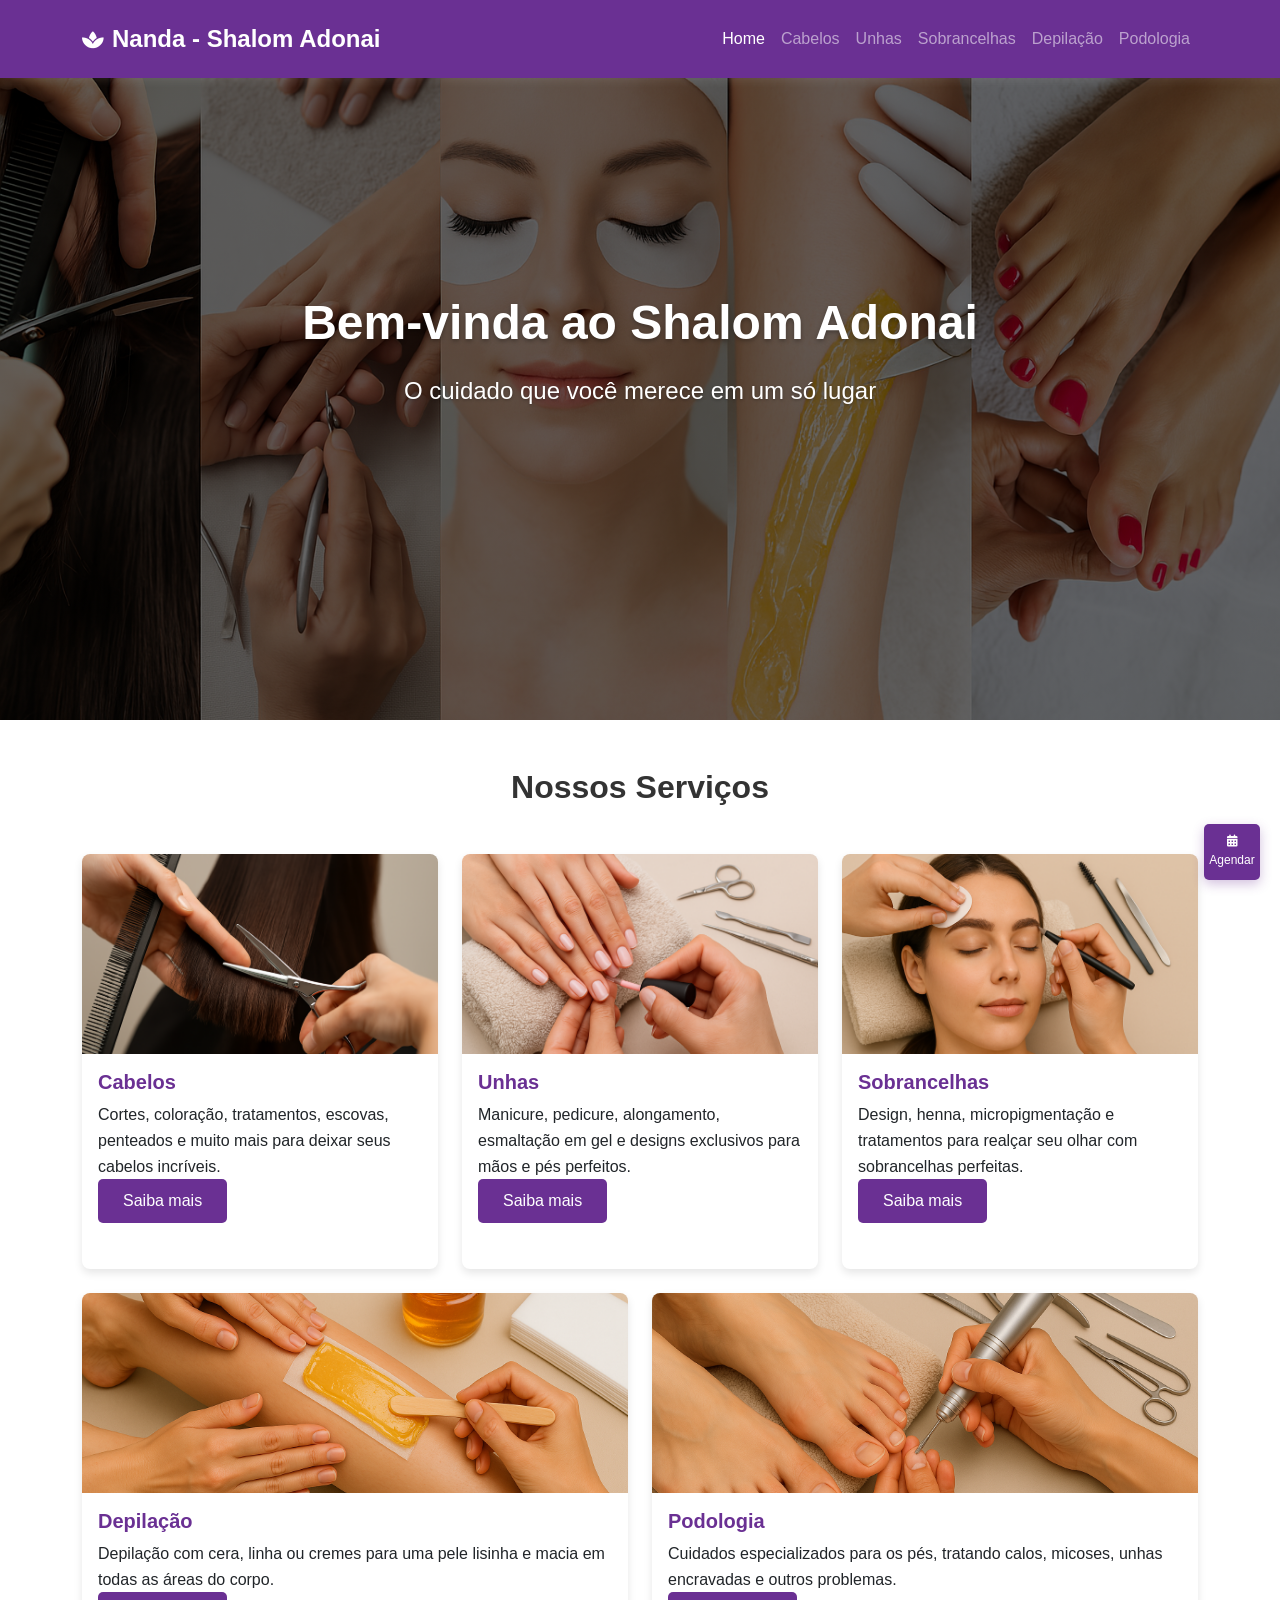
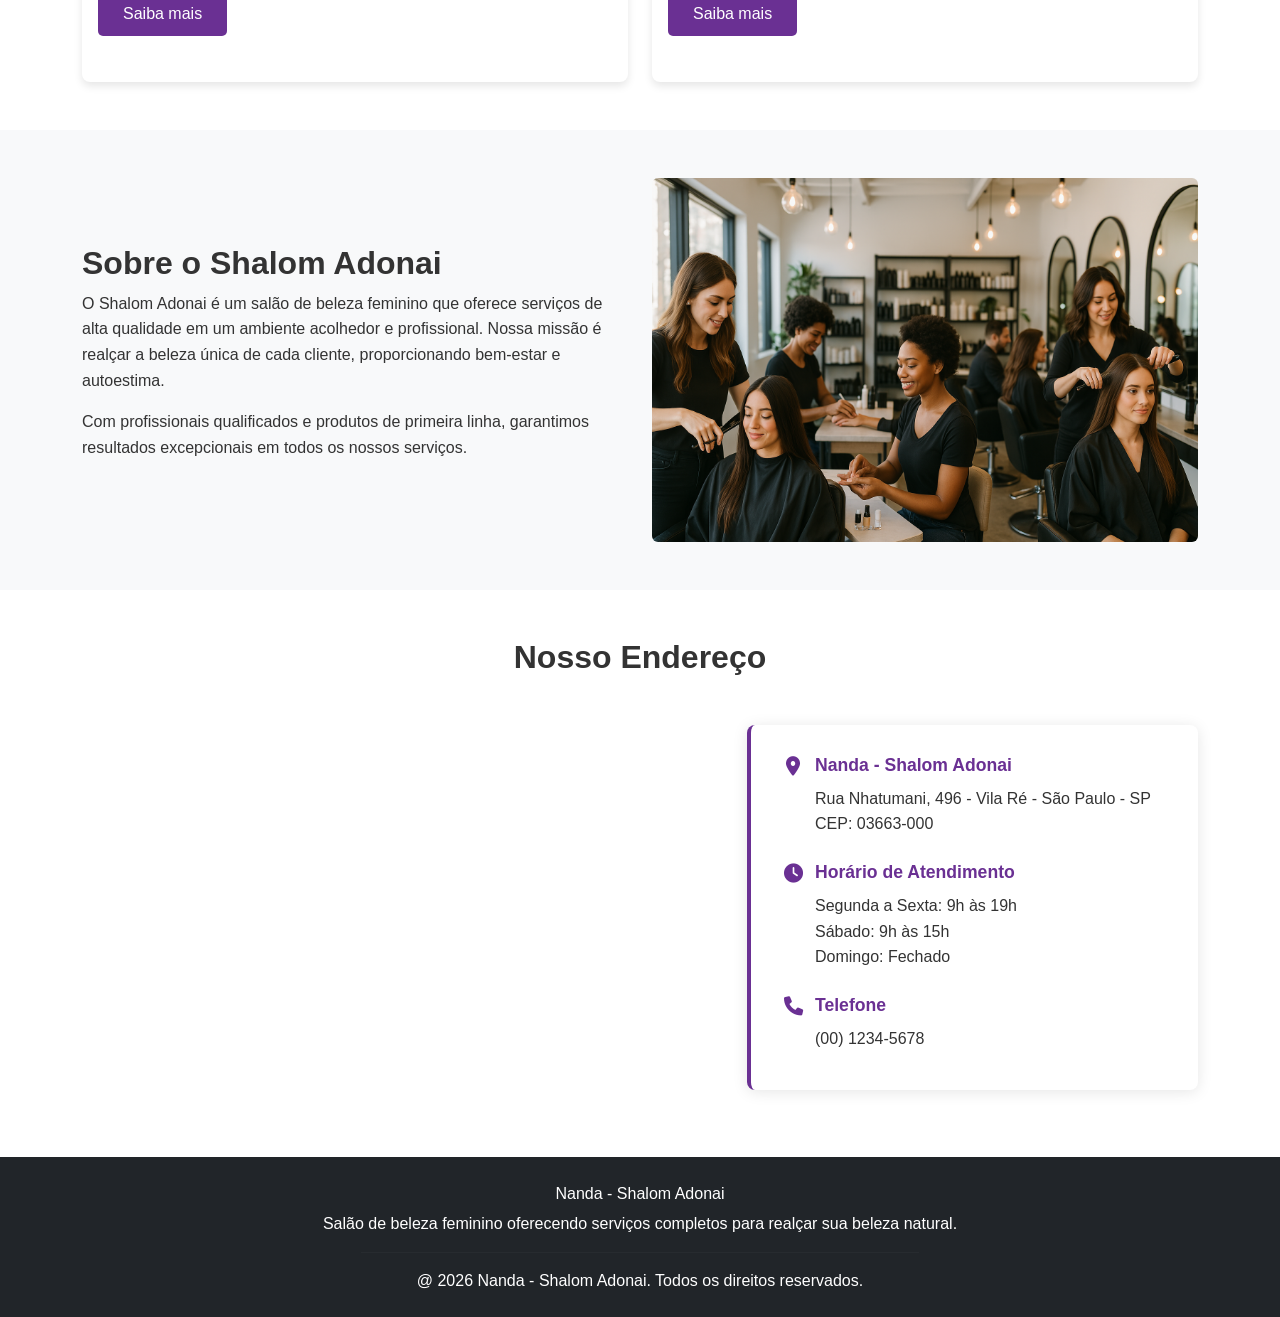
==== commit 69b0a9fb: "inicio" ====
--- a/index.html
+++ b/index.html
@@ -4,7 +4,7 @@
 <head>
     <meta charset="UTF-8">
     <meta name="viewport" content="width=device-width, initial-scale=1.0">
-    <title>Nanda - Shalom Adonai | Salão de Beleza</title>
+    <title>Home</title>
     <link rel="icon" href="assets/img/favicon.ico" type="image/x-icon">
     <!-- Bootstrap link CSS -->
     <link rel="stylesheet" href="bootstrap/css/bootstrap.min.css">
@@ -17,7 +17,9 @@
     <!-- Navbar -->
     <nav class="navbar navbar-expand-lg navbar-dark bg-purple fixed-top">
         <div class="container">
-            <a class="navbar-brand" href="index.html">Nanda - Shalom Adonai</a>
+            <a class="navbar-brand" href="index.html">
+                <i class="fas fa-spa me-2"></i>Nanda - Shalom Adonai
+            </a>
             <button class="navbar-toggler" type="button" data-bs-toggle="collapse" data-bs-target="#navbarNav"
                 aria-controls="navbarNav" aria-expanded="false" aria-label="Toggle navigation">
                 <span class="navbar-toggler-icon"></span>
@@ -170,7 +172,7 @@
                 <div class="col-lg-5 col-md-6">
                     <div class="contact-box">
                         <div class="contact-item">
-                            <h4><i class="fas fa-map-marker-alt"></i> Shalom Adonai</h4>
+                            <h4><i class="fas fa-map-marker-alt"></i>Nanda - Shalom Adonai</h4>
                             <p>Rua Nhatumani, 496 - Vila Ré - São Paulo - SP<br>CEP: 03663-000</p>
                         </div>
 
--- a/assets/css/style.css
+++ b/assets/css/style.css
@@ -9,14 +9,11 @@
     --text-color: #333333;
 }
 
-
-
 /* ================ ESTILOS GERAIS ================ */
 body {
     font-family: 'Arial', sans-serif;
     color: var(--text-color);
     padding-top: 56px;
-    /* Compensar navbar fixa */
     margin: 0;
     line-height: 1.6;
 }
@@ -58,9 +55,8 @@
     opacity: 0.8;
 }
 
- bg-purple -->.bg-purple {
-    background-color: #6f2da8 !important;
-    /* tom de roxo bonito */
+.bg-purple {
+    background-color: var(--purple) !important;
 }
 
 .navbar-brand .fas {
@@ -69,17 +65,13 @@
 
 .custom-spacing {
     padding-left: 20px;
-    /* ou use margin-left: 20px; */
 }
 
 /* ================ HERO SECTION ================ */
-
-/* Seção Hero com imagem de fundo */
 .hero-section {
     background: linear-gradient(rgba(0, 0, 0, 0.6), rgba(0, 0, 0, 0.6)), no-repeat center center;
     position: relative;
     height: 100vh;
-    /* ou ajuste conforme necessário */
     overflow: hidden;
     background-size: cover;
     height: 80vh;
@@ -88,7 +80,6 @@
     text-align: center;
     color: var(--white);
     margin-top: -56px;
-    /* Compensar navbar fixa */
 }
 
 .hero-background-img {
@@ -101,7 +92,6 @@
     z-index: -1;
 }
 
-/* Se quiser um overlay escuro (como no linear-gradient) */
 .hero-section::before {
     content: '';
     position: absolute;
@@ -196,7 +186,6 @@
     color: var(--text-color);
     line-height: 1.6;
     margin-left: 34px;
-    /* Alinhar com o ícone */
 }
 
 /* MAPA */
@@ -291,6 +280,7 @@
     padding: 10px 25px;
     transition: all 0.3s ease;
     font-weight: 500;
+    border-radius: 5px;
 }
 
 .btn-purple:hover {
@@ -315,24 +305,18 @@
     }
 }
 
-/* Ajustes específicos para mobile */
 @media (max-width: 768px) {
     .hero-section {
-
-
         min-height: calc(100vh - 56px);
-        /* Ajusta a altura */
     }
 
     .hero-section h1 {
         font-size: 2rem;
-        /* Reduz o tamanho do título */
         margin-top: 0;
     }
 
     .hero-section p.lead {
         font-size: 1.2rem;
-        /* Reduz o tamanho do subtítulo */
     }
 }
 
@@ -364,4 +348,158 @@
     footer p {
         font-size: 0.9rem;
     }
+}
+
+/* Ajustes para o formulário de agendamento */
+#agendamentoForm .col-md-6 {
+    padding-left: 10px;
+    padding-right: 10px;
+}
+
+#agendamentoForm .form-label {
+    font-weight: 600;
+    color: var(--text-color);
+    margin-bottom: 5px;
+}
+
+#agendamentoForm .fas {
+    color: var(--purple);
+    font-size: 1.2rem;
+    width: 24px;
+    text-align: center;
+}
+
+#agendamentoForm h6 {
+    color: var(--purple);
+    font-weight: 600;
+    margin-bottom: 10px;
+    margin-top: 10px;
+}
+
+#agendamentoForm .form-check {
+    margin-bottom: 8px;
+}
+
+#agendamentoForm .form-check-label {
+    font-size: 0.9rem;
+}
+
+/* Estilo para o card de informações importantes */
+.card {
+    border: none;
+    border-radius: 10px;
+    box-shadow: 0 4px 8px rgba(0, 0, 0, 0.1);
+}
+
+.card .list-group-item {
+    border: none;
+    padding: 10px 0;
+    display: flex;
+    align-items: flex-start;
+}
+
+.card .list-group-item i {
+    color: var(--purple);
+    margin-top: 2px;
+}
+
+.card .list-group-item div {
+    flex: 1;
+}
+
+.card .badge {
+    margin-right: 5px;
+    padding: 5px 10px;
+    font-size: 0.9rem;
+    border-radius: 20px;
+}
+
+/* Botão "Como chegar" */
+.btn-outline-purple {
+    border: 2px solid var(--purple);
+    color: var(--purple);
+    transition: all 0.3s ease;
+    border-radius: 20px;
+    font-weight: 500;
+}
+
+.btn-outline-purple:hover {
+    background-color: var(--purple);
+    color: var(--white);
+}
+
+/* Ajustes para inputs e selects */
+.form-control,
+.form-select {
+    border-radius: 5px !important;
+    border: 1px solid #ced4da;
+    padding: 10px;
+    height: 48px;
+}
+
+.form-control:focus,
+.form-select:focus {
+    border-color: var(--purple);
+    box-shadow: 0 0 5px rgba(106, 48, 147, 0.3);
+}
+
+/* Ajustes para o título principal */
+h1 i {
+    color: var(--purple);
+}
+
+/* Ajustes para o texto de localização */
+.card p {
+    margin-bottom: 0;
+    display: flex;
+    align-items: flex-start;
+}
+
+.card p i {
+    margin-top: 2px;
+}
+
+/* Ajustes para o botão Limpar */
+.btn-outline-secondary {
+    border-radius: 20px;
+    border: 2px solid #ced4da;
+    color: var(--text-color);
+    transition: all 0.3s ease;
+}
+
+.btn-outline-secondary:hover {
+    background-color: #f8f9fa;
+    border-color: #adb5bd;
+}
+
+/* Ajustes para ícones */
+.text-purple {
+    color: var(--purple);
+}
+
+/* Ajustes para alinhamento dos campos */
+#agendamentoForm .mb-3 {
+    margin-bottom: 1.5rem !important;
+}
+
+#agendamentoForm .row.mb-3 {
+    margin-bottom: 1.5rem !important;
+}
+
+#agendamentoForm .col-md-6 {
+    padding-left: 10px;
+    padding-right: 10px;
+}
+
+#agendamentoForm .form-check-input {
+    margin-top: 2px;
+}
+
+/* Ajustes para o card de informações importantes */
+.card .list-group-flush .list-group-item {
+    padding: 8px 0;
+}
+
+.card hr {
+    margin: 15px 0;
 }
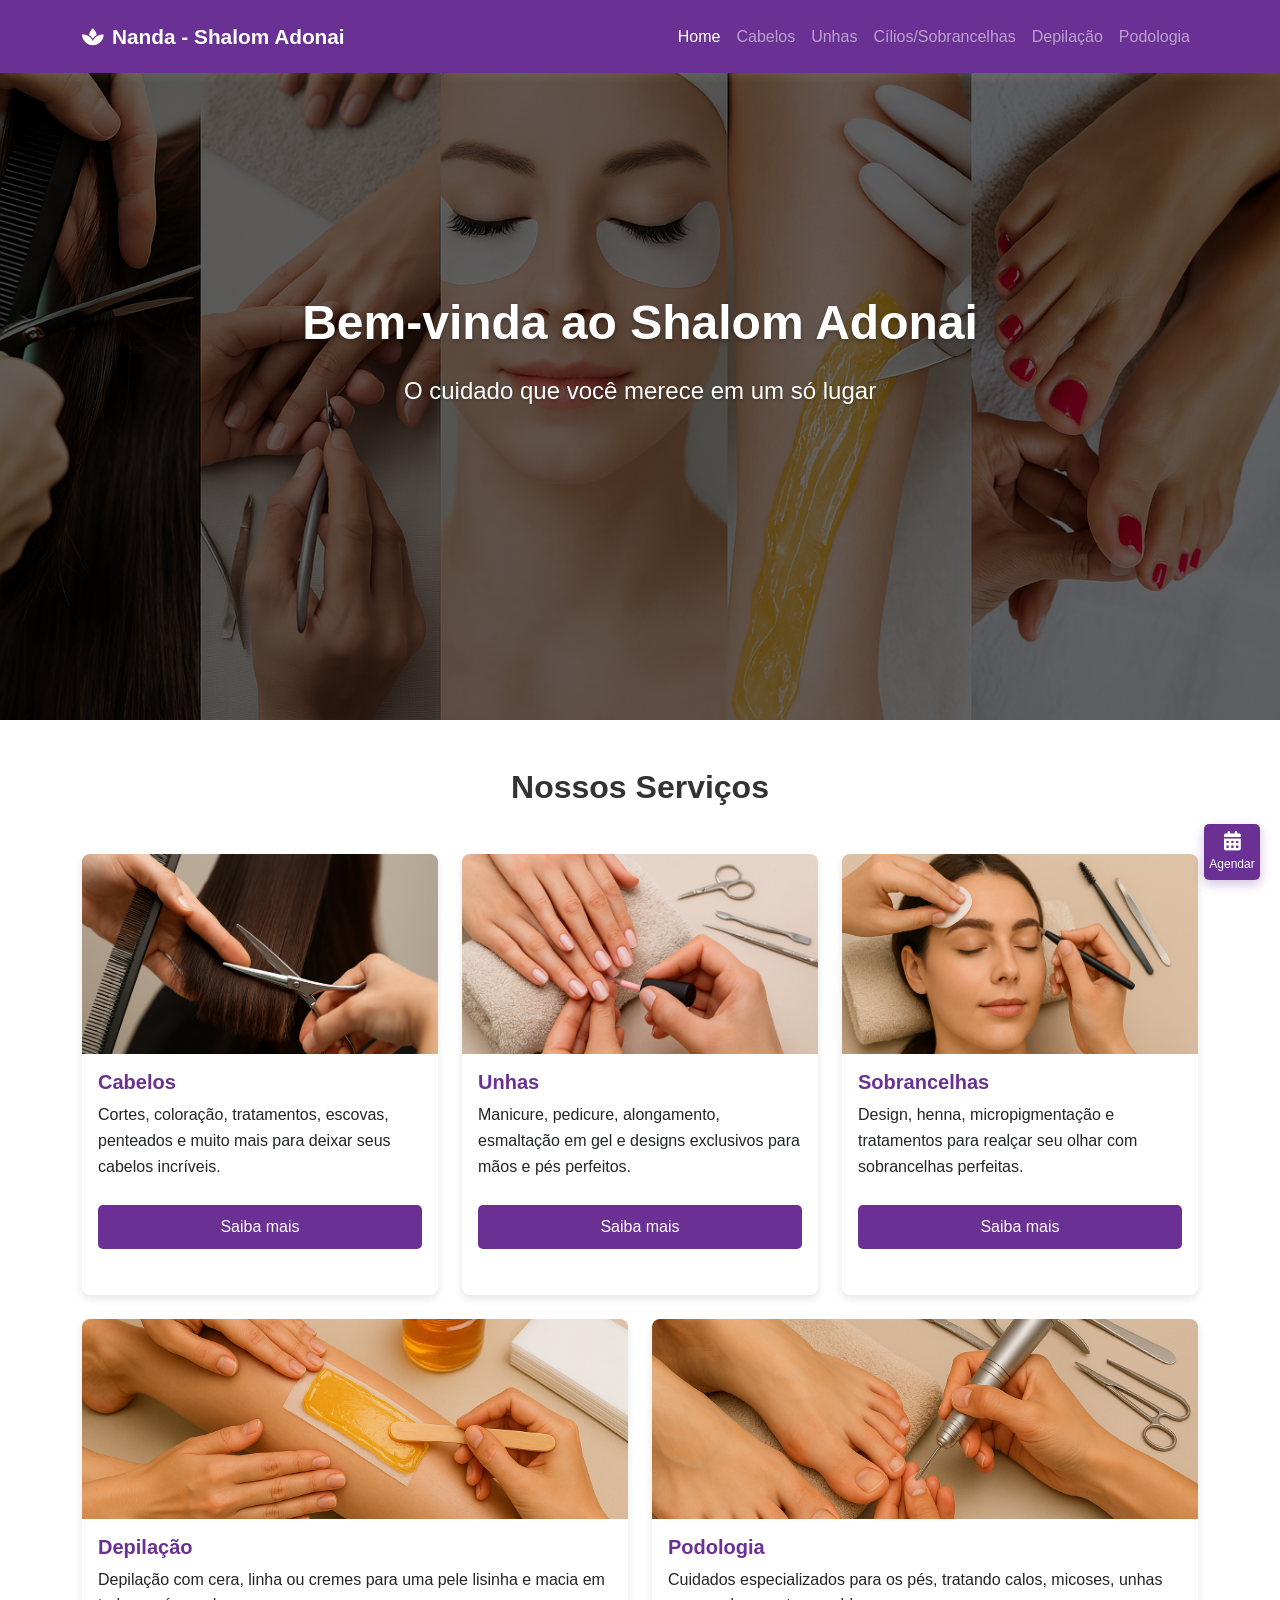
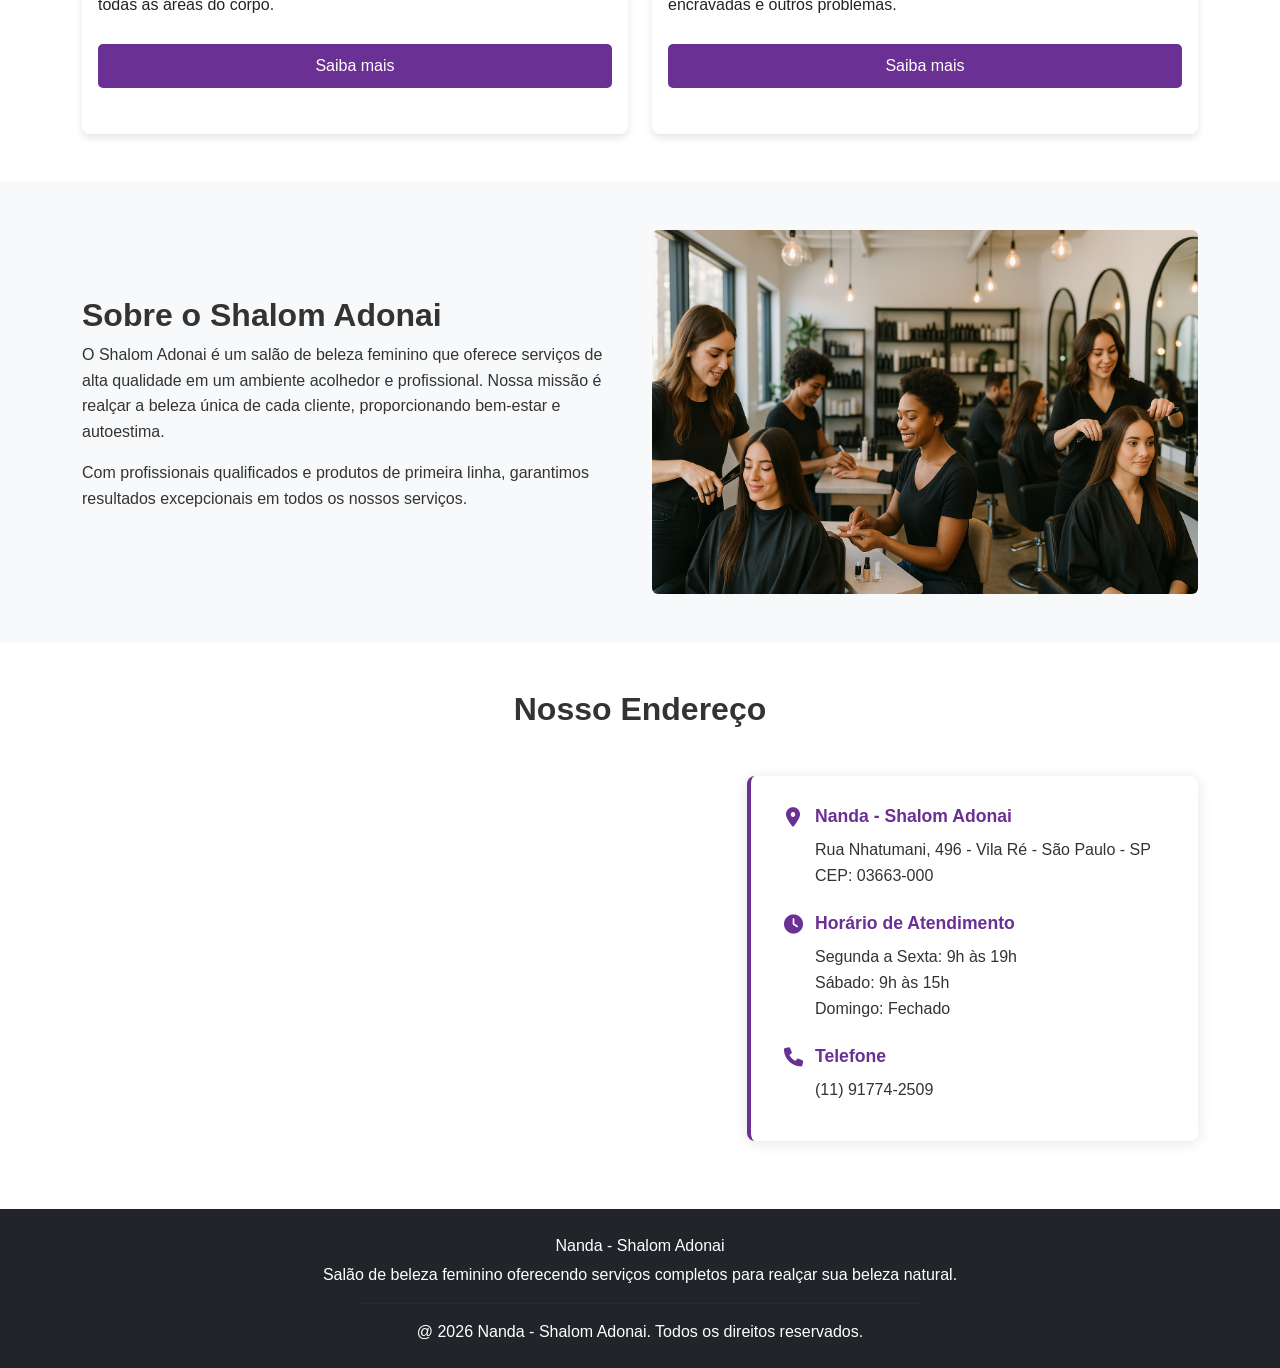
==== commit e2523d93: "nova versão" ====
--- a/index.html
+++ b/index.html
@@ -14,7 +14,7 @@
 
 <body>
 
-    <!-- Navbar -->
+    <!-- Navbar --->
     <nav class="navbar navbar-expand-lg navbar-dark bg-purple fixed-top">
         <div class="container">
             <a class="navbar-brand" href="index.html">
@@ -36,7 +36,7 @@
                         <a class="nav-link" href="pages/unhas.html">Unhas</a>
                     </li>
                     <li class="nav-item">
-                        <a class="nav-link" href="pages/sobrancelhas.html">Sobrancelhas</a>
+                        <a class="nav-link" href="pages/sobrancelhas.html">Cílios/Sobrancelhas</a>
                     </li>
                     <li class="nav-item">
                         <a class="nav-link" href="pages/depilacao.html">Depilação</a>
@@ -76,6 +76,7 @@
                             <h5 class="card-title">Cabelos</h5>
                             <p class="card-text">Cortes, coloração, tratamentos, escovas, penteados e muito mais para
                                 deixar seus cabelos incríveis.</p>
+                                <br>
                             <a href="pages/cabelos.html" class="btn btn-purple">Saiba mais</a>
                         </div>
                     </div>
@@ -89,6 +90,7 @@
                             <h5 class="card-title">Unhas</h5>
                             <p class="card-text">Manicure, pedicure, alongamento, esmaltação em gel e designs exclusivos
                                 para mãos e pés perfeitos.</p>
+                                <br>
                             <a href="pages/unhas.html" class="btn btn-purple">Saiba mais</a>
                         </div>
                     </div>
@@ -102,6 +104,7 @@
                             <h5 class="card-title">Sobrancelhas</h5>
                             <p class="card-text">Design, henna, micropigmentação e tratamentos para realçar seu olhar
                                 com sobrancelhas perfeitas.</p>
+                                <br>
                             <a href="pages/sobrancelhas.html" class="btn btn-purple">Saiba mais</a>
                         </div>
                     </div>
@@ -115,6 +118,7 @@
                             <h5 class="card-title">Depilação</h5>
                             <p class="card-text">Depilação com cera, linha ou cremes para uma pele lisinha e macia em
                                 todas as áreas do corpo.</p>
+                                <br>
                             <a href="pages/depilacao.html" class="btn btn-purple">Saiba mais</a>
                         </div>
                     </div>
@@ -128,6 +132,7 @@
                             <h5 class="card-title">Podologia</h5>
                             <p class="card-text">Cuidados especializados para os pés, tratando calos, micoses, unhas
                                 encravadas e outros problemas.</p>
+                                 <br>
                             <a href="pages/podologia.html" class="btn btn-purple">Saiba mais</a>
                         </div>
                     </div>
@@ -183,7 +188,7 @@
 
                         <div class="contact-item">
                             <h4><i class="fas fa-phone"></i> Telefone</h4>
-                            <p>(00) 1234-5678</p>
+                            <p>(11) 91774-2509</p>
                         </div>
                     </div>
                 </div>
--- a/assets/css/style.css
+++ b/assets/css/style.css
@@ -40,8 +40,8 @@
 }
 
 .navbar-brand {
-    font-weight: 700;
-    font-size: 1.5rem;
+    font-weight: 600;
+    font-size: 1.3rem;
 }
 
 .nav-link {
@@ -281,6 +281,10 @@
     transition: all 0.3s ease;
     font-weight: 500;
     border-radius: 5px;
+    display: flex;
+    align-items: center;
+    justify-content: center;
+    gap: 8px;
 }
 
 .btn-purple:hover {
@@ -288,6 +292,33 @@
     color: var(--white);
     transform: translateY(-3px);
     box-shadow: 0 4px 12px rgba(106, 48, 147, 0.3);
+}
+
+/* Ajustes para o botão Limpar */
+.btn-secondary {
+    border-radius: 20px;
+    color: #FFFFFF;
+    transition: all 0.3s ease;
+    display: flex;
+    align-items: center;
+    justify-content: center;
+    gap: 8px;
+}
+
+.btn-secondary:hover {
+    background-color: #adb5bd;
+    border-color: #bec6ce;
+    transform: translateY(-3px);
+    /* Adicionada a mesma animação de elevação */
+    box-shadow: 0 4px 12px rgba(0, 0, 0, 0.2);
+    /* Adicionada sombra similar, ajustada para combinar com o estilo */
+}
+
+/* Garante que os ícones sejam visíveis e bem proporcionados */
+.btn-purple i,
+.btn-secondary i {
+    font-size: 1.2rem;
+    margin: 0;
 }
 
 /* ================ RESPONSIVIDADE ================ */
@@ -459,19 +490,6 @@
     margin-top: 2px;
 }
 
-/* Ajustes para o botão Limpar */
-.btn-outline-secondary {
-    border-radius: 20px;
-    border: 2px solid #ced4da;
-    color: var(--text-color);
-    transition: all 0.3s ease;
-}
-
-.btn-outline-secondary:hover {
-    background-color: #f8f9fa;
-    border-color: #adb5bd;
-}
-
 /* Ajustes para ícones */
 .text-purple {
     color: var(--purple);
